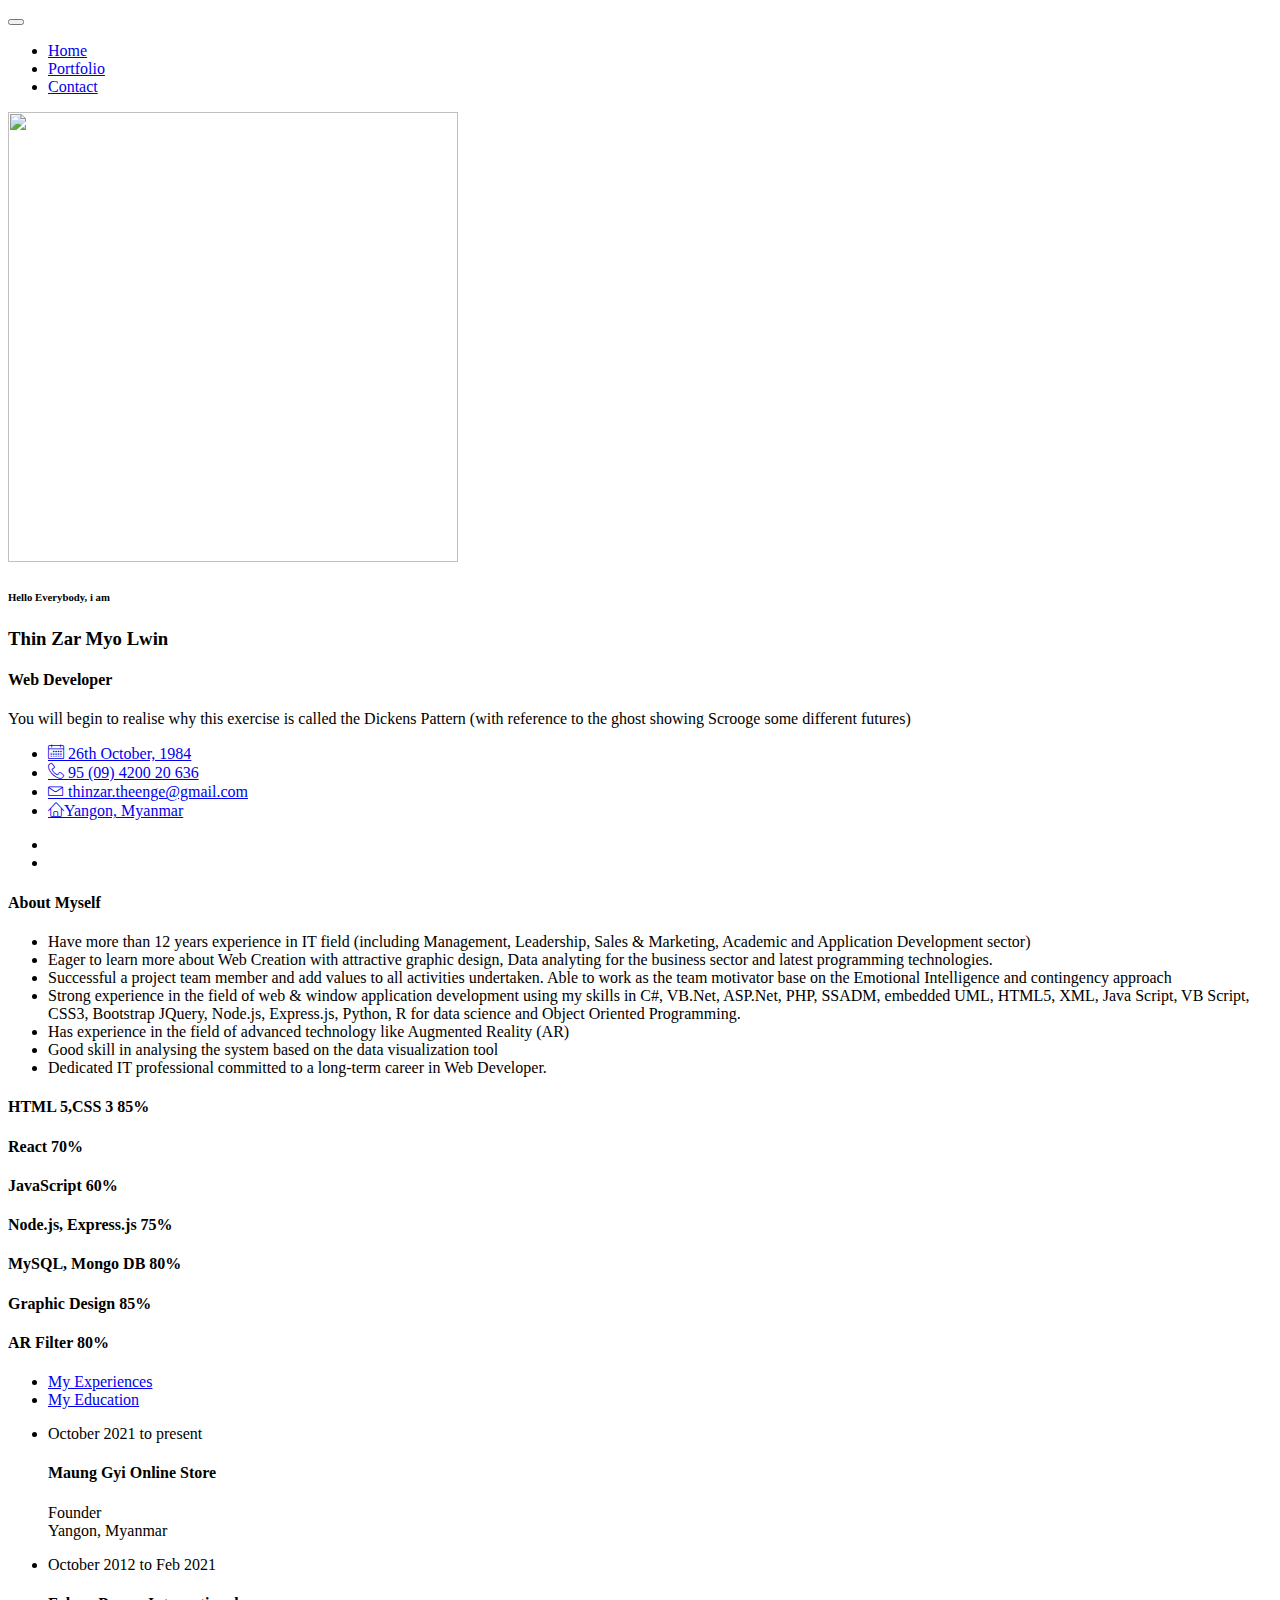
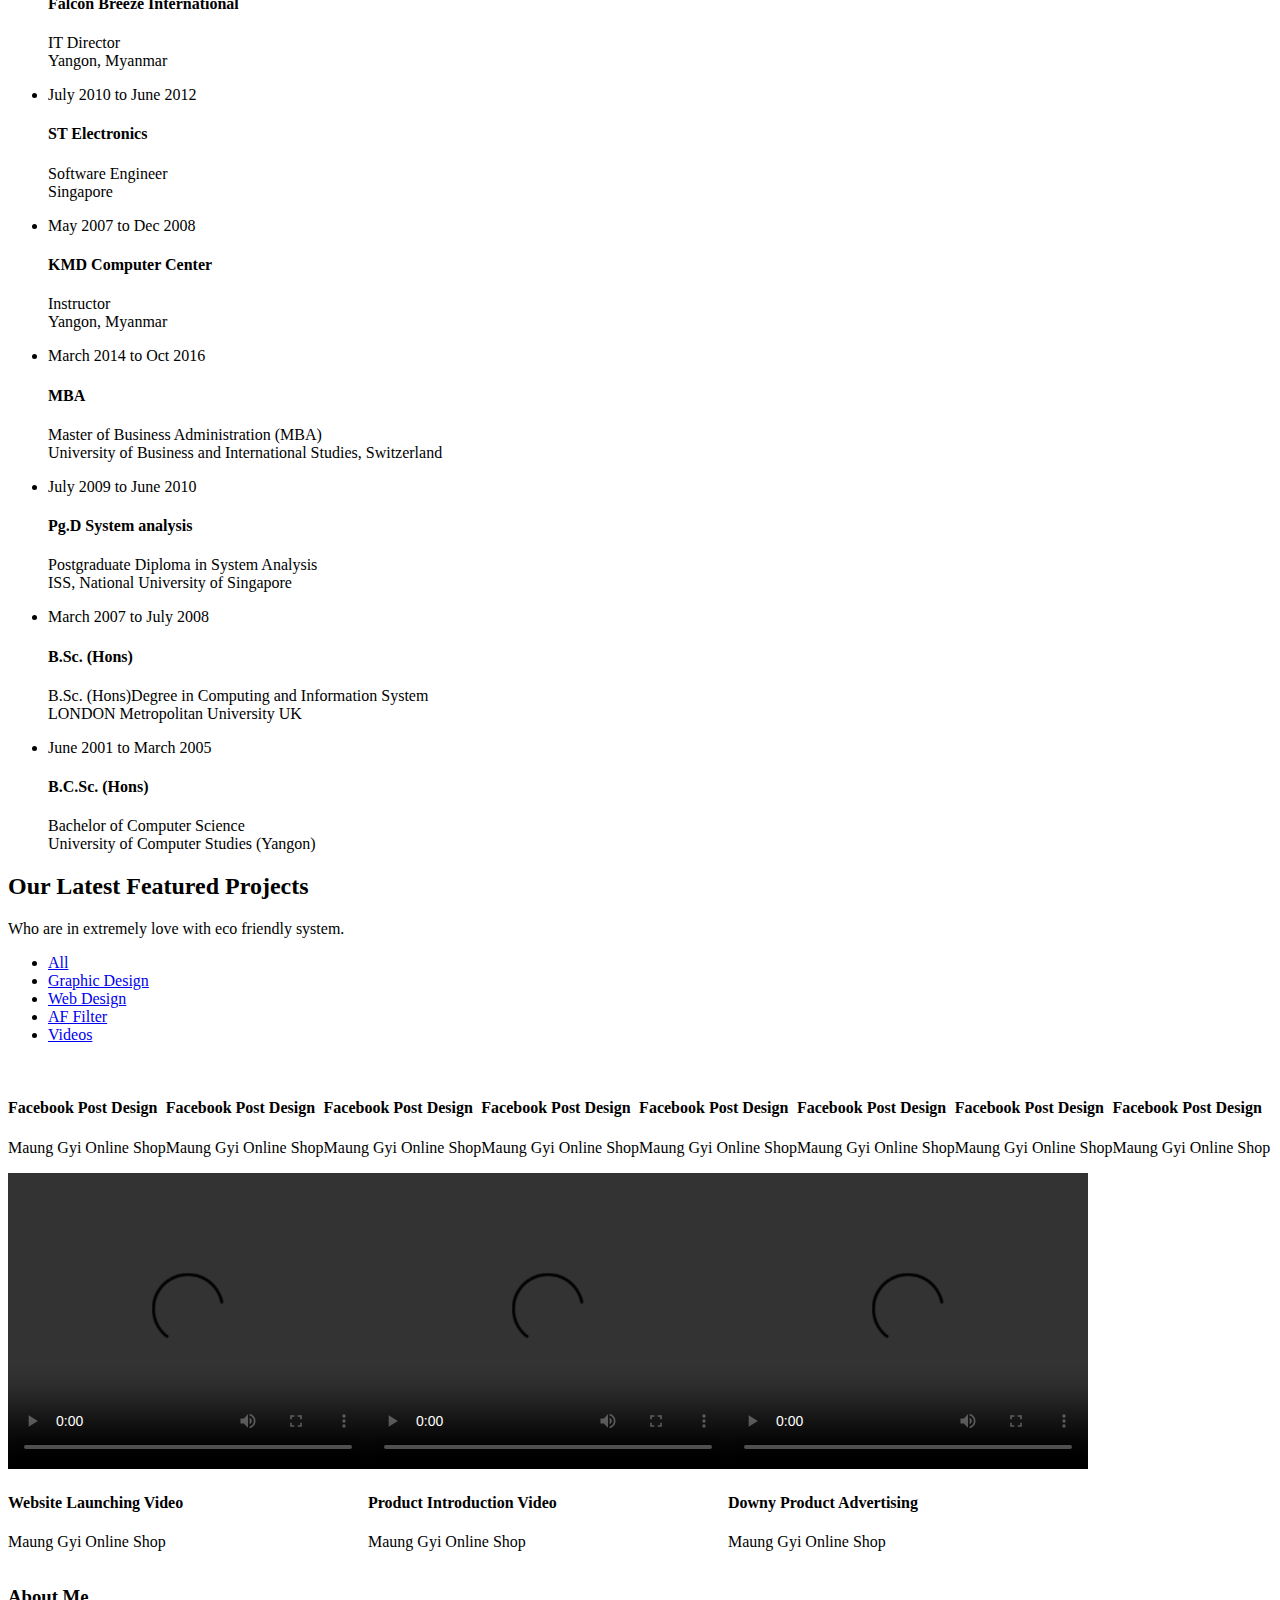
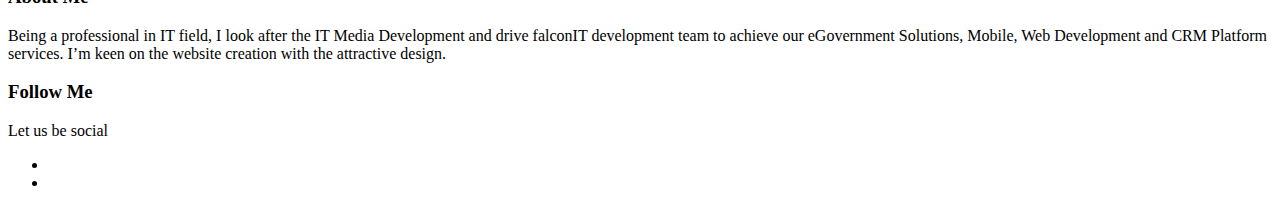
==== index.html @ cab5300c "1time_uploadfiles" ====
<!doctype html>
<html lang="en">
    <head>
        <!-- Required meta tags -->
        <meta charset="utf-8">
        <meta name="viewport" content="width=device-width, initial-scale=1, shrink-to-fit=no">
        <link rel="icon" href="img/favicon.png" type="image/png">
        <title>Thin Zar Myo Lwin Personal Information</title>
        <!-- Bootstrap CSS -->
        <link rel="stylesheet" href="css/bootstrap.css">
        <link rel="stylesheet" href="vendors/linericon/style.css">
        <link rel="stylesheet" href="css/font-awesome.min.css">
        <link rel="stylesheet" href="vendors/owl-carousel/owl.carousel.min.css">
        <link rel="stylesheet" href="vendors/lightbox/simpleLightbox.css">
        <link rel="stylesheet" href="vendors/nice-select/css/nice-select.css">
        <link rel="stylesheet" href="vendors/animate-css/animate.css">
        <link rel="stylesheet" href="vendors/popup/magnific-popup.css">
        <link rel="stylesheet" href="vendors/flaticon/flaticon.css">
        <!-- main css -->
        <link rel="stylesheet" href="css/style.css">
        <link rel="stylesheet" href="css/responsive.css">
    </head>
    <body>
        
        <!--================Header Menu Area =================-->
        <header class="header_area">
            <div class="main_menu">
            	<nav class="navbar navbar-expand-lg navbar-light">
					<div class="container box_1620">
						<!-- Brand and toggle get grouped for better mobile display -->
						<!-- <a class="navbar-brand logo_h" href="index.html"><img src="img/logo.png" alt=""></a> -->
						<button class="navbar-toggler" type="button" data-toggle="collapse" data-target="#navbarSupportedContent" aria-controls="navbarSupportedContent" aria-expanded="false" aria-label="Toggle navigation">
							<span class="icon-bar"></span>
							<span class="icon-bar"></span>
							<span class="icon-bar"></span>
						</button>
						<!-- Collect the nav links, forms, and other content for toggling -->
						<div class="collapse navbar-collapse offset" id="navbarSupportedContent">
							<ul class="nav navbar-nav menu_nav ml-auto">
								<li class="nav-item active"><a class="nav-link" href="index.html">Home</a></li> 
								<!-- <li class="nav-item"><a class="nav-link" href="about-us.html">About</a></li>  -->
								<!-- <li class="nav-item"><a class="nav-link" href="services.html">Services</a></li>  -->
								<li class="nav-item"><a class="nav-link" href="portfolio.html">Portfolio</a></li>
								<!--       <li class="nav-item submenu dropdown">
										  <a href="#" class="nav-link dropdown-toggle" data-toggle="dropdown" role="button" aria-haspopup="true" aria-expanded="false">Pages</a>
										  
										 <ul class="dropdown-menu">
											  
											  <li class="nav-item"><a class="nav-link" href="elements.html">Elements</a></li>
										  </ul>
									  </li>  -->
								<!-- <li class="nav-item submenu dropdown">
									<a href="#" class="nav-link dropdown-toggle" data-toggle="dropdown" role="button" aria-haspopup="true" aria-expanded="false">Blog</a>
									<ul class="dropdown-menu">
										<li class="nav-item"><a class="nav-link" href="blog.html">Blog</a></li>
										<li class="nav-item"><a class="nav-link" href="single-blog.html">Blog Details</a></li>
									</ul>
								</li>  -->
								<li class="nav-item"><a class="nav-link" href="contact.html">Contact</a></li>
							</ul>
						</div> 
					</div>
            	</nav>
            </div>
        </header>
        <!--================Header Menu Area =================-->
        
        <!--================Home Banner Area =================-->
        <section class="home_banner_area">
           	<div class="container box_1620">
           		<div class="banner_inner d-flex align-items-center">
					<div class="banner_content">
						<div class="media">
							<div class="d-flex">
								<img src="img/Profile.jpg" width="450px" height="450px" alt="">
							</div>
							<div class="media-body">
								<div class="personal_text">
									<h6>Hello Everybody, i am</h6>
									<h3>Thin Zar Myo Lwin</h3>
									<h4>Web Developer</h4>
									<p>You will begin to realise why this exercise is called the Dickens Pattern (with reference to the ghost showing Scrooge some different futures)</p>
									<ul class="list basic_info">
										<li><a href="#"><i class="lnr lnr-calendar-full"></i> 26th October, 1984</a></li>
										<li><a href="#"><i class="lnr lnr-phone-handset"></i> 95 (09) 4200 20 636</a></li>
										<li><a href="#"><i class="lnr lnr-envelope"></i> thinzar.theenge@gmail.com</a></li>
										<li><a href="#"><i class="lnr lnr-home"></i>Yangon, Myanmar</a></li>
									</ul>
									<ul class="list personal_social">
										<li><a href="#"><i class="fa fa-facebook"></i></a></li>
										<li><a href="#"><i class="fa fa-linkedin"></i></a></li>
									</ul>
								</div>
							</div>
						</div>
					</div>
				</div>
            </div>
        </section>
        <!--================End Home Banner Area =================-->
        
        <!--================Welcome Area =================-->
        <section class="welcome_area p_120">
        	<div class="container">
        		<div class="row welcome_inner">
        			<div class="col-lg-6">
        				<div class="welcome_text">
        					<h4>About Myself</h4>
        					<div>
								<ul class="unordered-list">
								<li>Have more than 12 years experience in IT field (including Management, Leadership, Sales & Marketing,  Academic and Application Development sector)</li>
								<li>Eager to learn more about Web Creation with attractive graphic design, Data analyting for the business sector and latest programming technologies.</li>
								<li>Successful a project team member and add values to all activities undertaken. Able to work as the team motivator base on the Emotional Intelligence and contingency approach</li>
								<li>Strong experience in the field of web & window application development using my skills in C#, VB.Net, ASP.Net, PHP, SSADM, embedded UML, HTML5, XML, Java Script, VB Script, CSS3, Bootstrap JQuery, Node.js, Express.js, Python, R for data science and Object Oriented Programming. </li>
								<li>Has experience in the field of advanced technology like Augmented Reality (AR) </li>
								<li>Good skill in analysing the system based on the data visualization tool</li>
								<li>Dedicated IT professional committed to a long-term career in Web Developer.</li>
							</ul>
							</div>
        					
        				</div>
        			</div>
        			<div class="col-lg-6">
        				<div class="tools_expert">
        					<div class="skill_main">
								<div class="skill_item">
									<h4>HTML 5,CSS 3 <span class="counter">85</span>%</h4>
									<div class="progress_br">
										<div class="progress">
											<div class="progress-bar" role="progressbar" aria-valuenow="85" aria-valuemin="0" aria-valuemax="100"></div>
										</div>
									</div>
								</div>
								<div class="skill_item">
									<h4>React <span class="counter">70</span>%</h4>
									<div class="progress_br">
										<div class="progress">
											<div class="progress-bar" role="progressbar" aria-valuenow="70" aria-valuemin="0" aria-valuemax="100"></div>
										</div>
									</div>
								</div>
								<div class="skill_item">
									<h4>JavaScript <span class="counter">60</span>%</h4>
									<div class="progress_br">
										<div class="progress">
											<div class="progress-bar" role="progressbar" aria-valuenow="60" aria-valuemin="0" aria-valuemax="100"></div>
										</div>
									</div>
								</div>
								<div class="skill_item">
									<h4>Node.js, Express.js <span class="counter">75</span>%</h4>
									<div class="progress_br">
										<div class="progress">
											<div class="progress-bar" role="progressbar" aria-valuenow="75" aria-valuemin="0" aria-valuemax="100"></div>
										</div>
									</div>
								</div>
								<div class="skill_item">
									<h4>MySQL, Mongo DB <span class="counter">80</span>%</h4>
									<div class="progress_br">
										<div class="progress">
											<div class="progress-bar" role="progressbar" aria-valuenow="80" aria-valuemin="0" aria-valuemax="100"></div>
										</div>
									</div>
								</div>
								<div class="skill_item">
									<h4>Graphic Design <span class="counter">85</span>%</h4>
									<div class="progress_br">
										<div class="progress">
											<div class="progress-bar" role="progressbar" aria-valuenow="85" aria-valuemin="0" aria-valuemax="100"></div>
										</div>
									</div>
								</div>
								<div class="skill_item">
									<h4>AR Filter <span class="counter">80</span>%</h4>
									<div class="progress_br">
										<div class="progress">
											<div class="progress-bar" role="progressbar" aria-valuenow="80" aria-valuemin="0" aria-valuemax="100"></div>
										</div>
									</div>
								</div>
							</div>
        				</div>
        			</div>
        		</div>
        	</div>
        </section>
        <!--================End Welcome Area =================-->
        
        <!--================My Tabs Area =================-->
        <section class="mytabs_area p_120">
        	<div class="container">
        		<div class="tabs_inner">
					<ul class="nav nav-tabs" id="myTab" role="tablist">
						<li class="nav-item">
							<a class="nav-link active" id="home-tab" data-toggle="tab" href="#home" role="tab" aria-controls="home" aria-selected="true">My Experiences</a>
						</li>
						<li class="nav-item">
							<a class="nav-link" id="profile-tab" data-toggle="tab" href="#profile" role="tab" aria-controls="profile" aria-selected="false">My Education</a>
						</li>
					</ul>
					<div class="tab-content" id="myTabContent">
						<div class="tab-pane fade show active" id="home" role="tabpanel" aria-labelledby="home-tab">
							<ul class="list">
								<li>
									<span></span>
									<div class="media">
										<div class="d-flex">
											<p>October 2021 to present</p>
										</div>
										<div class="media-body">
											<h4>Maung Gyi Online Store</h4>
											<p>Founder <br />Yangon, Myanmar</p>
										</div>
									</div>
								</li>
								<li>
									<span></span>
									<div class="media">
										<div class="d-flex">
											<p>October 2012 to Feb 2021</p>
										</div>
										<div class="media-body">
											<h4>Falcon Breeze International</h4>
											<p>IT Director<br />Yangon, Myanmar</p>
										</div>
									</div>
								</li>
								<li>
								<span></span>
									<div class="media">
										<div class="d-flex">
											<p>July 2010 to June 2012</p>
										</div>
										<div class="media-body">
											<h4>ST Electronics</h4>
											<p>Software Engineer <br />Singapore</p>
										</div>
									</div>
								</li>
								<li>
									<span></span>
										<div class="media">
											<div class="d-flex">
												<p>May 2007 to Dec 2008</p>
											</div>
											<div class="media-body">
												<h4>KMD Computer Center</h4>
												<p>Instructor <br />Yangon, Myanmar</p>
											</div>
										</div>
									</li>
							</ul>
						</div>
						<div class="tab-pane fade" id="profile" role="tabpanel" aria-labelledby="profile-tab">
							<ul class="list">
								<li>
									<span></span>
									<div class="media">
										<div class="d-flex">
											<p>March 2014 to Oct 2016</p>
										</div>
										<div class="media-body">
											<h4>MBA</h4>
											<p>Master of Business Administration (MBA)<br />University of Business and International Studies, Switzerland</p>
										</div>
									</div>
								</li>
								<li>
									<span></span>
									<div class="media">
										<div class="d-flex">
											<p>July 2009 to June 2010</p>
										</div>
										<div class="media-body">
											<h4>Pg.D System analysis</Pg></h4>
											<p>Postgraduate Diploma in System Analysis<br />ISS, National University of Singapore</p>
										</div>
									</div>
								</li>
								<li>
								<span></span>
									<div class="media">
										<div class="d-flex">
											<p>March 2007 to July 2008</p>
										</div>
										<div class="media-body">
											<h4>B.Sc. (Hons)</h4>
											<p>B.Sc. (Hons)Degree in Computing and Information System <br />LONDON Metropolitan University UK</p>
										</div>
									</div>
								</li>
								<li>
									<span></span>
										<div class="media">
											<div class="d-flex">
												<p>June 2001 to March 2005</p>
											</div>
											<div class="media-body">
												<h4>B.C.Sc. (Hons)</h4>
												<p>Bachelor of Computer Science<br />University of Computer Studies (Yangon)</p>
											</div>
										</div>
									</li>
							</ul>
						</div>
					</div>
        		</div>
        	</div>
        </section>
        <!--================End My Tabs Area =================-->
        
        <!--================Feature Area =================-->
       <!--  <section class="feature_area p_120">
        	<div class="container">
        		<div class="main_title">
        			<h2>offerings to my clients</h2>
        			<p>If you are looking at blank cassettes on the web, you may be very confused at the difference in price. You may see some for as low as $.17 each.</p>
        		</div>
        		<div class="feature_inner row">
        			<div class="col-lg-4 col-md-6">
        				<div class="feature_item">
        					<i class="flaticon-city"></i>
        					<h4>Designing</h4>
        					<p>If you are looking at blank cassettes on the web, you may be very confused at the difference in price. You may see some for as low as $17 each.</p>
        				</div>
        			</div>
        			<div class="col-lg-4 col-md-6">
        				<div class="feature_item">
        					<i class="flaticon-skyline"></i>
        					<h4>Developing</h4>
        					<p>If you are looking at blank cassettes on the web, you may be very confused at the difference in price. You may see some for as low as $17 each.</p>
        				</div>
        			</div>
        			<div class="col-lg-4 col-md-6">
        				<div class="feature_item">
        					<i class="flaticon-sketch"></i>
        					<h4>Launching</h4>
        					<p>If you are looking at blank cassettes on the web, you may be very confused at the difference in price. You may see some for as low as $17 each.</p>
        				</div>
        			</div>
        		</div>
        	</div>
        </section> -->
        <!--================End Feature Area =================-->
        
        <!--================Home Gallery Area =================-->
        <section class="home_gallery_area p_120">
        	<div class="container">
        		<div class="main_title">
        			<h2>Our Latest Featured Projects</h2>
        			<p>Who are in extremely love with eco friendly system.</p>
        		</div>
        		<div class="isotope_fillter">
        			<ul class="gallery_filter list">
						<li class="active" data-filter="*"><a href="#">All</a></li>
						<li data-filter=".brand"><a href="#">Graphic Design</a></li>
						<li data-filter=".web"><a href="#">Web Design</a></li>
						<li data-filter=".creative"><a href="#">AF Filter</a></li>
						<li data-filter=".videos"><a href="#">Videos</a></li>
				
					</ul>
        		</div>
        	</div>
        	<div class="container">
        		<div class="gallery_f_inner row imageGallery1">
					<div class="col-lg-4 col-md-4 col-sm-6 brand">
        				<div class="h_gallery_item">
        					<div class="g_img_item">
        						<img class="img-fluid" src="img/gallery/FacebookPosts/1.jpg" alt="">
        						<a class="light" href="img/gallery/FacebookPosts/1.jpg"><img src="img/gallery/icon.png" alt=""></a>
        					</div>
        					<div class="g_item_text">
        						<h4>Facebook Post Design</h4>
        						<p>Maung Gyi Online Shop</p>
        					</div>
        				</div>
        			</div>
					<div class="col-lg-4 col-md-4 col-sm-6 brand">
        				<div class="h_gallery_item">
        					<div class="g_img_item">
        						<img class="img-fluid" src="img/gallery/FacebookPosts/2.jpg" alt="">
        						<a class="light" href="img/gallery/FacebookPosts/2.jpg"><img src="img/gallery/icon.png" alt=""></a>
        					</div>
        					<div class="g_item_text">
								<h4>Facebook Post Design</h4>
        						<p>Maung Gyi Online Shop</p>
        					</div>
        				</div>
        			</div>
					<div class="col-lg-4 col-md-4 col-sm-6 brand">
        				<div class="h_gallery_item">
        					<div class="g_img_item">
        						<img class="img-fluid" src="img/gallery/FacebookPosts/4.jpg" alt="">
        						<a class="light" href="img/gallery/FacebookPosts/4.jpg"><img src="img/gallery/icon.png" alt=""></a>
        					</div>
        					<div class="g_item_text">
								<h4>Facebook Post Design</h4>
        						<p>Maung Gyi Online Shop</p>
        					</div>
        				</div>
        			</div>
					<div class="col-lg-4 col-md-4 col-sm-6 brand">
        				<div class="h_gallery_item">
        					<div class="g_img_item">
        						<img class="img-fluid" src="img/gallery/FacebookPosts/9.jpg" alt="">
        						<a class="light" href="img/gallery/FacebookPosts/9.jpg"><img src="img/gallery/icon.png" alt=""></a>
        					</div>
        					<div class="g_item_text">
								<h4>Facebook Post Design</h4>
        						<p>Maung Gyi Online Shop</p>
        					</div>
        				</div>
        			</div>
					<div class="col-lg-4 col-md-4 col-sm-6 brand">
        				<div class="h_gallery_item">
        					<div class="g_img_item">
        						<img class="img-fluid" src="img/gallery/FacebookPosts/10.jpg" alt="">
        						<a class="light" href="img/gallery/FacebookPosts/10.jpg"><img src="img/gallery/icon.png" alt=""></a>
        					</div>
        					<div class="g_item_text">
        						<h4>Facebook Post Design</h4>
        						<p>Maung Gyi Online Shop</p>
        					</div>
        				</div>
        			</div>
					<div class="col-lg-4 col-md-4 col-sm-6 brand">
        				<div class="h_gallery_item">
        					<div class="g_img_item">
        						<img class="img-fluid" src="img/gallery/FacebookPosts/12.jpg" alt="">
        						<a class="light" href="img/gallery/FacebookPosts/12.jpg"><img src="img/gallery/icon.png" alt=""></a>
        					</div>
        					<div class="g_item_text">
								<h4>Facebook Post Design</h4>
        						<p>Maung Gyi Online Shop</p>
        					</div>
        				</div>
        			</div>
        			<div class="col-lg-4 col-md-4 col-sm-6 brand">
        				<div class="h_gallery_item">
        					<div class="g_img_item">
        						<img class="img-fluid" src="img/gallery/FacebookPosts/14.jpg" alt="">
        						<a class="light" href="img/gallery/FacebookPosts/14.jpg"><img src="img/gallery/icon.png" alt=""></a>
        					</div>
        					<div class="g_item_text">
								<h4>Facebook Post Design</h4>
        						<p>Maung Gyi Online Shop</p>
        					</div>
        				</div>
        			</div>
        			<div class="col-lg-4 col-md-4 col-sm-6 creative">
        				<div class="h_gallery_item">
        					<div class="g_img_item">
        						<img class="img-fluid" src="img/gallery/project-2.jpg" alt="">
        						<a class="light" href="img/gallery/project-2.jpg"><img src="img/gallery/icon.png" alt=""></a>
        					</div>
        					<div class="g_item_text">
								<h4>Facebook Post Design</h4>
        						<p>Maung Gyi Online Shop</p>
        					</div>
        				</div>
        			</div>
        			
					<div class="col-lg-4 col-md-4 col-sm-6 videos">
        				<div class="h_gallery_item">
        					<div class="g_img_item">
								<video width="360" height="296" controls>
									<source src="img/gallery/Videos/WebsiteLaunch.mp4" type="video/mp4">
								  Your browser does not support the video tag.
								  </video>
        						
        					</div>
        					<div class="g_item_text">
        						<h4>Website Launching Video</h4>
        						<p>Maung Gyi Online Shop</p>
        					</div>
        				</div>
        			</div>

					<div class="col-lg-4 col-md-4 col-sm-6 videos">
        				<div class="h_gallery_item">
        					<div class="g_img_item">
								<video width="360" height="296" controls>
									<source src="img/gallery/Videos/PostVideo_update.mp4" type="video/mp4">
								  Your browser does not support the video tag.
								  </video>
        						
        					</div>
        					<div class="g_item_text">
        						<h4>Product Introduction Video</h4>
        						<p>Maung Gyi Online Shop</p>
        					</div>
        				</div>
        			</div>
        			<div class="col-lg-4 col-md-4 col-sm-6 videos">
        				<div class="h_gallery_item">
        					<div class="g_img_item">
								<video width="360" height="296" controls>
									<source src="img/gallery/Videos/DownyProducts.mp4" type="video/mp4">
								  Your browser does not support the video tag.
								  </video>
        						
        					</div>
        					<div class="g_item_text">
        						<h4>Downy Product Advertising</h4>
        						<p>Maung Gyi Online Shop</p>
        					</div>
        				</div>
        			</div>
        			
        		</div>
        <!-- 		<div class="more_btn">
        			<a class="main_btn" href="#">Load More Items</a>
        		</div> -->
        	</div>
        </section>
        <!--================End Home Gallery Area =================-->
        
        <!--================Testimonials Area =================-->
       <!--  <section class="testimonials_area p_120">
        	<div class="container">
        		<div class="main_title">
        			<h2>Testimonials</h2>
        			<p>If you are looking at blank cassettes on the web, you may be very confused at the difference in price. You may see some for as low as $.17 each.</p>
        		</div>
        		<div class="testi_inner">
					<div class="testi_slider owl-carousel">
						<div class="item">
							<div class="testi_item">
								<p>As conscious traveling Paup ers we must always be oncerned about our dear Mother Earth. If you think about it, you travel across her face</p>
								<h4>Fanny Spencer</h4>
								<a href="#"><i class="fa fa-star"></i></a>
								<a href="#"><i class="fa fa-star"></i></a>
								<a href="#"><i class="fa fa-star"></i></a>
								<a href="#"><i class="fa fa-star"></i></a>
								<a href="#"><i class="fa fa-star-half-o"></i></a>
							</div>
						</div>
						<div class="item">
							<div class="testi_item">
								<p>As conscious traveling Paup ers we must always be oncerned about our dear Mother Earth. If you think about it, you travel across her face</p>
								<h4>Fanny Spencer</h4>
								<a href="#"><i class="fa fa-star"></i></a>
								<a href="#"><i class="fa fa-star"></i></a>
								<a href="#"><i class="fa fa-star"></i></a>
								<a href="#"><i class="fa fa-star"></i></a>
								<a href="#"><i class="fa fa-star-half-o"></i></a>
							</div>
						</div>
						<div class="item">
							<div class="testi_item">
								<p>As conscious traveling Paup ers we must always be oncerned about our dear Mother Earth. If you think about it, you travel across her face</p>
								<h4>Fanny Spencer</h4>
								<a href="#"><i class="fa fa-star"></i></a>
								<a href="#"><i class="fa fa-star"></i></a>
								<a href="#"><i class="fa fa-star"></i></a>
								<a href="#"><i class="fa fa-star"></i></a>
								<a href="#"><i class="fa fa-star-half-o"></i></a>
							</div>
						</div>
					</div>
        		</div>
        	</div>
        </section> -->
        <!--================End Testimonials Area =================-->
        
        <!--================Footer Area =================-->
        <footer class="footer_area p_120">
        	<div class="container">
        		<div class="row footer_inner">
        			<div class="col-lg-5 col-sm-6">
        				<aside class="f_widget ab_widget">
        					<div class="f_title">
        						<h3>About Me</h3>
        					</div>
						
								
								<p>Being a professional in IT field, I look after the IT Media Development and drive falconIT development team to achieve our eGovernment Solutions, Mobile, Web Development and CRM Platform services. I’m keen on the website creation with the attractive design.</p>
					
					
					
  
        				</aside>
        			</div>
        			<!-- <div class="col-lg-5 col-sm-6">
        				<aside class="f_widget news_widget">
        					<div class="f_title">
        						<h3>Newsletter</h3>
        					</div>
        					<p>Stay updated with our latest trends</p>
        					<div id="mc_embed_signup">
                                <form target="_blank" action="https://spondonit.us12.list-manage.com/subscribe/post?u=1462626880ade1ac87bd9c93a&amp;id=92a4423d01" method="get" class="subscribe_form relative">
                                	<div class="input-group d-flex flex-row">
                                        <input name="EMAIL" placeholder="Enter email address" onfocus="this.placeholder = ''" onblur="this.placeholder = 'Email Address '" required="" type="email">
                                        <button class="btn sub-btn"><span class="lnr lnr-arrow-right"></span></button>		
                                    </div>				
                                    <div class="mt-10 info"></div>
                                </form>
                            </div>
        				</aside>
        			</div> -->
        			<div class="col-lg-2">
        				<aside class="f_widget social_widget">
        					<div class="f_title">
        						<h3>Follow Me</h3>
        					</div>
        					<p>Let us be social</p>
        					<ul class="list">
        						<li><a href="#"><i class="fa fa-facebook"></i></a></li>
								<li><a href="#"><i class="fa fa-linkedin"></i></a></li>
        					</ul>
        				</aside>
        			</div>
        		</div>
        	</div>
        </footer>
        <!--================End Footer Area =================-->
        
        
        
        
        
        
        <!-- Optional JavaScript -->
        <!-- jQuery first, then Popper.js, then Bootstrap JS -->
        <script src="js/jquery-3.3.1.min.js"></script>
        <script src="js/popper.js"></script>
        <script src="js/bootstrap.min.js"></script>
        <script src="js/stellar.js"></script>
        <script src="vendors/lightbox/simpleLightbox.min.js"></script>
        <script src="vendors/nice-select/js/jquery.nice-select.min.js"></script>
        <script src="vendors/isotope/imagesloaded.pkgd.min.js"></script>
        <script src="vendors/isotope/isotope.pkgd.min.js"></script>
        <script src="vendors/owl-carousel/owl.carousel.min.js"></script>
        <script src="vendors/popup/jquery.magnific-popup.min.js"></script>
        <script src="js/jquery.ajaxchimp.min.js"></script>
        <script src="vendors/counter-up/jquery.waypoints.min.js"></script>
        <script src="vendors/counter-up/jquery.counterup.min.js"></script>
        <script src="js/mail-script.js"></script>
        <script src="js/theme.js"></script>
    </body>
</html>
---- vendors/linericon/style.css ----
@font-face {
	font-family: 'Linearicons-Free';
	src:url('fonts/Linearicons-Free.eot?w118d');
	src:url('fonts/Linearicons-Free.eot?#iefixw118d') format('embedded-opentype'),
		url('fonts/Linearicons-Free.woff2?w118d') format('woff2'),
		url('fonts/Linearicons-Free.woff?w118d') format('woff'),
		url('fonts/Linearicons-Free.ttf?w118d') format('truetype'),
		url('fonts/Linearicons-Free.svg?w118d#Linearicons-Free') format('svg');
	font-weight: normal;
	font-style: normal;
}

.lnr {
	font-family: 'Linearicons-Free';
	speak: none;
	font-style: normal;
	font-weight: normal;
	font-variant: normal;
	text-transform: none;
	line-height: 1;

	/* Better Font Rendering =========== */
	-webkit-font-smoothing: antialiased;
	-moz-osx-font-smoothing: grayscale;
}

.lnr-home:before {
	content: "\e800";
}
.lnr-apartment:before {
	content: "\e801";
}
.lnr-pencil:before {
	content: "\e802";
}
.lnr-magic-wand:before {
	content: "\e803";
}
.lnr-drop:before {
	content: "\e804";
}
.lnr-lighter:before {
	content: "\e805";
}
.lnr-poop:before {
	content: "\e806";
}
.lnr-sun:before {
	content: "\e807";
}
.lnr-moon:before {
	content: "\e808";
}
.lnr-cloud:before {
	content: "\e809";
}
.lnr-cloud-upload:before {
	content: "\e80a";
}
.lnr-cloud-download:before {
	content: "\e80b";
}
.lnr-cloud-sync:before {
	content: "\e80c";
}
.lnr-cloud-check:before {
	content: "\e80d";
}
.lnr-database:before {
	content: "\e80e";
}
.lnr-lock:before {
	content: "\e80f";
}
.lnr-cog:before {
	content: "\e810";
}
.lnr-trash:before {
	content: "\e811";
}
.lnr-dice:before {
	content: "\e812";
}
.lnr-heart:before {
	content: "\e813";
}
.lnr-star:before {
	content: "\e814";
}
.lnr-star-half:before {
	content: "\e815";
}
.lnr-star-empty:before {
	content: "\e816";
}
.lnr-flag:before {
	content: "\e817";
}
.lnr-envelope:before {
	content: "\e818";
}
.lnr-paperclip:before {
	content: "\e819";
}
.lnr-inbox:before {
	content: "\e81a";
}
.lnr-eye:before {
	content: "\e81b";
}
.lnr-printer:before {
	content: "\e81c";
}
.lnr-file-empty:before {
	content: "\e81d";
}
.lnr-file-add:before {
	content: "\e81e";
}
.lnr-enter:before {
	content: "\e81f";
}
.lnr-exit:before {
	content: "\e820";
}
.lnr-graduation-hat:before {
	content: "\e821";
}
.lnr-license:before {
	content: "\e822";
}
.lnr-music-note:before {
	content: "\e823";
}
.lnr-film-play:before {
	content: "\e824";
}
.lnr-camera-video:before {
	content: "\e825";
}
.lnr-camera:before {
	content: "\e826";
}
.lnr-picture:before {
	content: "\e827";
}
.lnr-book:before {
	content: "\e828";
}
.lnr-bookmark:before {
	content: "\e829";
}
.lnr-user:before {
	content: "\e82a";
}
.lnr-users:before {
	content: "\e82b";
}
.lnr-shirt:before {
	content: "\e82c";
}
.lnr-store:before {
	content: "\e82d";
}
.lnr-cart:before {
	content: "\e82e";
}
.lnr-tag:before {
	content: "\e82f";
}
.lnr-phone-handset:before {
	content: "\e830";
}
.lnr-phone:before {
	content: "\e831";
}
.lnr-pushpin:before {
	content: "\e832";
}
.lnr-map-marker:before {
	content: "\e833";
}
.lnr-map:before {
	content: "\e834";
}
.lnr-location:before {
	content: "\e835";
}
.lnr-calendar-full:before {
	content: "\e836";
}
.lnr-keyboard:before {
	content: "\e837";
}
.lnr-spell-check:before {
	content: "\e838";
}
.lnr-screen:before {
	content: "\e839";
}
.lnr-smartphone:before {
	content: "\e83a";
}
.lnr-tablet:before {
	content: "\e83b";
}
.lnr-laptop:before {
	content: "\e83c";
}
.lnr-laptop-phone:before {
	content: "\e83d";
}
.lnr-power-switch:before {
	content: "\e83e";
}
.lnr-bubble:before {
	content: "\e83f";
}
.lnr-heart-pulse:before {
	content: "\e840";
}
.lnr-construction:before {
	content: "\e841";
}
.lnr-pie-chart:before {
	content: "\e842";
}
.lnr-chart-bars:before {
	content: "\e843";
}
.lnr-gift:before {
	content: "\e844";
}
.lnr-diamond:before {
	content: "\e845";
}
.lnr-linearicons:before {
	content: "\e846";
}
.lnr-dinner:before {
	content: "\e847";
}
.lnr-coffee-cup:before {
	content: "\e848";
}
.lnr-leaf:before {
	content: "\e849";
}
.lnr-paw:before {
	content: "\e84a";
}
.lnr-rocket:before {
	content: "\e84b";
}
.lnr-briefcase:before {
	content: "\e84c";
}
.lnr-bus:before {
	content: "\e84d";
}
.lnr-car:before {
	content: "\e84e";
}
.lnr-train:before {
	content: "\e84f";
}
.lnr-bicycle:before {
	content: "\e850";
}
.lnr-wheelchair:before {
	content: "\e851";
}
.lnr-select:before {
	content: "\e852";
}
.lnr-earth:before {
	content: "\e853";
}
.lnr-smile:before {
	content: "\e854";
}
.lnr-sad:before {
	content: "\e855";
}
.lnr-neutral:before {
	content: "\e856";
}
.lnr-mustache:before {
	content: "\e857";
}
.lnr-alarm:before {
	content: "\e858";
}
.lnr-bullhorn:before {
	content: "\e859";
}
.lnr-volume-high:before {
	content: "\e85a";
}
.lnr-volume-medium:before {
	content: "\e85b";
}
.lnr-volume-low:before {
	content: "\e85c";
}
.lnr-volume:before {
	content: "\e85d";
}
.lnr-mic:before {
	content: "\e85e";
}
.lnr-hourglass:before {
	content: "\e85f";
}
.lnr-undo:before {
	content: "\e860";
}
.lnr-redo:before {
	content: "\e861";
}
.lnr-sync:before {
	content: "\e862";
}
.lnr-history:before {
	content: "\e863";
}
.lnr-clock:before {
	content: "\e864";
}
.lnr-download:before {
	content: "\e865";
}
.lnr-upload:before {
	content: "\e866";
}
.lnr-enter-down:before {
	content: "\e867";
}
.lnr-exit-up:before {
	content: "\e868";
}
.lnr-bug:before {
	content: "\e869";
}
.lnr-code:before {
	content: "\e86a";
}
.lnr-link:before {
	content: "\e86b";
}
.lnr-unlink:before {
	content: "\e86c";
}
.lnr-thumbs-up:before {
	content: "\e86d";
}
.lnr-thumbs-down:before {
	content: "\e86e";
}
.lnr-magnifier:before {
	content: "\e86f";
}
.lnr-cross:before {
	content: "\e870";
}
.lnr-menu:before {
	content: "\e871";
}
.lnr-list:before {
	content: "\e872";
}
.lnr-chevron-up:before {
	content: "\e873";
}
.lnr-chevron-down:before {
	content: "\e874";
}
.lnr-chevron-left:before {
	content: "\e875";
}
.lnr-chevron-right:before {
	content: "\e876";
}
.lnr-arrow-up:before {
	content: "\e877";
}
.lnr-arrow-down:before {
	content: "\e878";
}
.lnr-arrow-left:before {
	content: "\e879";
}
.lnr-arrow-right:before {
	content: "\e87a";
}
.lnr-move:before {
	content: "\e87b";
}
.lnr-warning:before {
	content: "\e87c";
}
.lnr-question-circle:before {
	content: "\e87d";
}
.lnr-menu-circle:before {
	content: "\e87e";
}
.lnr-checkmark-circle:before {
	content: "\e87f";
}
.lnr-cross-circle:before {
	content: "\e880";
}
.lnr-plus-circle:before {
	content: "\e881";
}
.lnr-circle-minus:before {
	content: "\e882";
}
.lnr-arrow-up-circle:before {
	content: "\e883";
}
.lnr-arrow-down-circle:before {
	content: "\e884";
}
.lnr-arrow-left-circle:before {
	content: "\e885";
}
.lnr-arrow-right-circle:before {
	content: "\e886";
}
.lnr-chevron-up-circle:before {
	content: "\e887";
}
.lnr-chevron-down-circle:before {
	content: "\e888";
}
.lnr-chevron-left-circle:before {
	content: "\e889";
}
.lnr-chevron-right-circle:before {
	content: "\e88a";
}
.lnr-crop:before {
	content: "\e88b";
}
.lnr-frame-expand:before {
	content: "\e88c";
}
.lnr-frame-contract:before {
	content: "\e88d";
}
.lnr-layers:before {
	content: "\e88e";
}
.lnr-funnel:before {
	content: "\e88f";
}
.lnr-text-format:before {
	content: "\e890";
}
.lnr-text-format-remove:before {
	content: "\e891";
}
.lnr-text-size:before {
	content: "\e892";
}
.lnr-bold:before {
	content: "\e893";
}
.lnr-italic:before {
	content: "\e894";
}
.lnr-underline:before {
	content: "\e895";
}
.lnr-strikethrough:before {
	content: "\e896";
}
.lnr-highlight:before {
	content: "\e897";
}
.lnr-text-align-left:before {
	content: "\e898";
}
.lnr-text-align-center:before {
	content: "\e899";
}
.lnr-text-align-right:before {
	content: "\e89a";
}
.lnr-text-align-justify:before {
	content: "\e89b";
}
.lnr-line-spacing:before {
	content: "\e89c";
}
.lnr-indent-increase:before {
	content: "\e89d";
}
.lnr-indent-decrease:before {
	content: "\e89e";
}
.lnr-pilcrow:before {
	content: "\e89f";
}
.lnr-direction-ltr:before {
	content: "\e8a0";
}
.lnr-direction-rtl:before {
	content: "\e8a1";
}
.lnr-page-break:before {
	content: "\e8a2";
}
.lnr-sort-alpha-asc:before {
	content: "\e8a3";
}
.lnr-sort-amount-asc:before {
	content: "\e8a4";
}
.lnr-hand:before {
	content: "\e8a5";
}
.lnr-pointer-up:before {
	content: "\e8a6";
}
.lnr-pointer-right:before {
	content: "\e8a7";
}
.lnr-pointer-down:before {
	content: "\e8a8";
}
.lnr-pointer-left:before {
	content: "\e8a9";
}
---- vendors/lightbox/simpleLightbox.css ----
.slbOverlay, .slbWrapOuter, .slbWrap {
  position: fixed;
  top: 0;
  right: 0;
  bottom: 0;
  left: 0;
}

.slbOverlay {
  overflow: hidden;
  z-index: 2000;
  background-color: #000;
  opacity: 0.7;
  filter: alpha(opacity=70);
  -webkit-animation: slbOverlay 0.5s;
  -moz-animation: slbOverlay 0.5s;
  animation: slbOverlay 0.5s;
}

.slbWrapOuter {
  overflow-x: hidden;
  overflow-y: auto;
  z-index: 2010;
}

.slbWrap {
  position: absolute;
  text-align: center;
}

.slbWrap:before {
  content: "";
  display: inline-block;
  height: 100%;
  vertical-align: middle;
}

.slbContentOuter {
  display: inline-block;
  vertical-align: middle;
  margin: 0px auto;
  padding: 0 1em;
  box-sizing: border-box;
  z-index: 2020;
  text-align: left;
  max-width: 100%;
}

.slbContentEl .slbContentOuter {
  padding: 5em 1em;
}

.slbContent {
  position: relative;
}

.slbContentEl .slbContent {
  -webkit-animation: slbEnter 0.3s;
  -moz-animation: slbEnter 0.3s;
  animation: slbEnter 0.3s;
  background-color: #fff;
  box-shadow: 0 0.2em 1em rgba(0, 0, 0, 0.4);
}

.slbImageWrap {
  -webkit-animation: slbEnter 0.3s;
  -moz-animation: slbEnter 0.3s;
  animation: slbEnter 0.3s;
  position: relative;
}

.slbImageWrap:after {
  content: "";
  position: absolute;
  left: 0;
  right: 0;
  top: 5em;
  bottom: 5em;
  display: block;
  z-index: -1;
  box-shadow: 0 0.2em 1em rgba(0, 0, 0, 0.6);
  background-color: #FFF;
}

.slbImage {
  width: auto;
  max-width: 100%;
  height: auto;
  display: block;
  line-height: 0;
  box-sizing: border-box;
  padding: 5em 0;
  margin: 0 auto;
}

.slbCaption {
  display: inline-block;
  max-width: 100%;
  overflow: hidden;
  text-overflow: ellipsis;
  white-space: nowrap;
  word-wrap: normal;
  font-size: 1.4em;
  position: absolute;
  left: 0;
  right: 0;
  bottom: 0;
  padding: 0.71429em 0;
  color: #fff;
  color: rgba(255, 255, 255, 0.7);
  text-align: center;
}

.slbCloseBtn, .slbArrow {
  margin: 0;
  padding: 0;
  border: 0;
  cursor: pointer;
  background: none;
}

.slbCloseBtn::-moz-focus-inner, .slbArrow::-moz-focus-inner {
  padding: 0;
  border: 0;
}

.slbCloseBtn:hover, .slbArrow:hover {
  opacity: 0.5;
}

.slbCloseBtn:active, .slbArrow:active {
  opacity: 0.8;
}

.slbCloseBtn {
  -webkit-animation: slbEnter 0.3s;
  -moz-animation: slbEnter 0.3s;
  animation: slbEnter 0.3s;
  font-size: 3em;
  width: 1.66667em;
  height: 1.66667em;
  line-height: 1.66667em;
  position: absolute;
  right: -0.33333em;
  top: 0;
  color: #fff;
  color: rgba(255, 255, 255, 0.7);
  text-align: center;
    outline: none;
    box-shadow: none;
}

.slbLoading .slbCloseBtn {
  display: none;
}

.slbLoadingText {
  font-size: 1.4em;
  color: #fff;
  color: rgba(255, 255, 255, 0.9);
}

.slbArrows {
  position: fixed;
  top: 50%;
  left: 0;
  right: 0;
}

.slbLoading .slbArrows {
  display: none;
}

.slbArrow {
  position: absolute;
  top: 50%;
  margin-top: -5em;
  width: 5em;
  height: 10em;
  opacity: 0.7;
  text-indent: -999em;
  overflow: hidden;
    outline: none;
    box-shadow: none;
}

.slbArrow:before {
  content: "";
  position: absolute;
  top: 50%;
  left: 50%;
  margin: -0.8em 0 0 -0.8em;
  border: 0.8em solid transparent;
}

.slbArrow.next {
  right: 0;
}

.slbArrow.next:before {
  border-left-color: #fff;
}

.slbArrow.prev {
  left: 0;
}

.slbArrow.prev:before {
  border-right-color: #fff;
}

.slbIframeCont {
  width: 80em;
  height: 0;
  overflow: hidden;
  padding-top: 56.25%;
  margin: 5em 0;
}

.slbIframe {
  position: absolute;
  top: 0;
  left: 0;
  width: 100%;
  height: 100%;
  box-shadow: 0 0.2em 1em rgba(0, 0, 0, 0.6);
  background: #000;
}

@-webkit-keyframes slbOverlay {
  from {
    opacity: 0;
  }
  to {
    opacity: 0.7;
  }
}

@-moz-keyframes slbOverlay {
  from {
    opacity: 0;
  }
  to {
    opacity: 0.7;
  }
}

@keyframes slbOverlay {
  from {
    opacity: 0;
  }
  to {
    opacity: 0.7;
  }
}

@-webkit-keyframes slbEnter {
  from {
    opacity: 0;
    -webkit-transform: translate3d(0, -1em, 0);
  }
  to {
    opacity: 1;
    -webkit-transform: translate3d(0, 0, 0);
  }
}

@-moz-keyframes slbEnter {
  from {
    opacity: 0;
    -moz-transform: translate3d(0, -1em, 0);
  }
  to {
    opacity: 1;
    -moz-transform: translate3d(0, 0, 0);
  }
}

@keyframes slbEnter {
  from {
    opacity: 0;
    -webkit-transform: translate3d(0, -1em, 0);
    -moz-transform: translate3d(0, -1em, 0);
    -ms-transform: translate3d(0, -1em, 0);
    -o-transform: translate3d(0, -1em, 0);
    transform: translate3d(0, -1em, 0);
  }
  to {
    opacity: 1;
    -webkit-transform: translate3d(0, 0, 0);
    -moz-transform: translate3d(0, 0, 0);
    -ms-transform: translate3d(0, 0, 0);
    -o-transform: translate3d(0, 0, 0);
    transform: translate3d(0, 0, 0);
  }
}
---- vendors/nice-select/css/nice-select.css ----
.nice-select {
  -webkit-tap-highlight-color: transparent;
  background-color: #fff;
  border-radius: 5px;
  border: solid 1px #e8e8e8;
  box-sizing: border-box;
  clear: both;
  cursor: pointer;
  display: block;
  float: left;
  font-family: inherit;
  font-size: 14px;
  font-weight: normal;
  height: 42px;
  line-height: 40px;
  outline: none;
  padding-left: 18px;
  padding-right: 30px;
  position: relative;
  text-align: left !important;
  -webkit-transition: all 0.2s ease-in-out;
  transition: all 0.2s ease-in-out;
  -webkit-user-select: none;
     -moz-user-select: none;
      -ms-user-select: none;
          user-select: none;
  white-space: nowrap;
  width: auto; }
  .nice-select:hover {
    border-color: #dbdbdb; }
  .nice-select:active, .nice-select.open, .nice-select:focus {
    border-color: #999; }
  .nice-select:after {
    border-bottom: 2px solid #999;
    border-right: 2px solid #999;
    content: '';
    display: block;
    height: 5px;
    margin-top: -4px;
    pointer-events: none;
    position: absolute;
    right: 12px;
    top: 50%;
    -webkit-transform-origin: 66% 66%;
        -ms-transform-origin: 66% 66%;
            transform-origin: 66% 66%;
    -webkit-transform: rotate(45deg);
        -ms-transform: rotate(45deg);
            transform: rotate(45deg);
    -webkit-transition: all 0.15s ease-in-out;
    transition: all 0.15s ease-in-out;
    width: 5px; }
  .nice-select.open:after {
    -webkit-transform: rotate(-135deg);
        -ms-transform: rotate(-135deg);
            transform: rotate(-135deg); }
  .nice-select.open .list {
    opacity: 1;
    pointer-events: auto;
    -webkit-transform: scale(1) translateY(0);
        -ms-transform: scale(1) translateY(0);
            transform: scale(1) translateY(0); }
  .nice-select.disabled {
    border-color: #ededed;
    color: #999;
    pointer-events: none; }
    .nice-select.disabled:after {
      border-color: #cccccc; }
  .nice-select.wide {
    width: 100%; }
    .nice-select.wide .list {
      left: 0 !important;
      right: 0 !important; }
  .nice-select.right {
    float: right; }
    .nice-select.right .list {
      left: auto;
      right: 0; }
  .nice-select.small {
    font-size: 12px;
    height: 36px;
    line-height: 34px; }
    .nice-select.small:after {
      height: 4px;
      width: 4px; }
    .nice-select.small .option {
      line-height: 34px;
      min-height: 34px; }
  .nice-select .list {
    background-color: #fff;
    border-radius: 5px;
    box-shadow: 0 0 0 1px rgba(68, 68, 68, 0.11);
    box-sizing: border-box;
    margin-top: 4px;
    opacity: 0;
    overflow: hidden;
    padding: 0;
    pointer-events: none;
    position: absolute;
    top: 100%;
    left: 0;
    -webkit-transform-origin: 50% 0;
        -ms-transform-origin: 50% 0;
            transform-origin: 50% 0;
    -webkit-transform: scale(0.75) translateY(-21px);
        -ms-transform: scale(0.75) translateY(-21px);
            transform: scale(0.75) translateY(-21px);
    -webkit-transition: all 0.2s cubic-bezier(0.5, 0, 0, 1.25), opacity 0.15s ease-out;
    transition: all 0.2s cubic-bezier(0.5, 0, 0, 1.25), opacity 0.15s ease-out;
    z-index: 9; }
    .nice-select .list:hover .option:not(:hover) {
      background-color: transparent !important; }
  .nice-select .option {
    cursor: pointer;
    font-weight: 400;
    line-height: 40px;
    list-style: none;
    min-height: 40px;
    outline: none;
    padding-left: 18px;
    padding-right: 29px;
    text-align: left;
    -webkit-transition: all 0.2s;
    transition: all 0.2s; }
    .nice-select .option:hover, .nice-select .option.focus, .nice-select .option.selected.focus {
      background-color: #f6f6f6; }
    .nice-select .option.selected {
      font-weight: bold; }
    .nice-select .option.disabled {
      background-color: transparent;
      color: #999;
      cursor: default; }

.no-csspointerevents .nice-select .list {
  display: none; }

.no-csspointerevents .nice-select.open .list {
  display: block; }
---- vendors/flaticon/flaticon.css ----
/*
  	Flaticon icon font: Flaticon
  	Creation date: 26/06/2018 17:19
  	*/

@font-face {
  font-family: "Flaticon";
  src: url("./Flaticon.eot");
  src: url("./Flaticon.eot?#iefix") format("embedded-opentype"),
       url("./Flaticon.woff") format("woff"),
       url("./Flaticon.ttf") format("truetype"),
       url("./Flaticon.svg#Flaticon") format("svg");
  font-weight: normal;
  font-style: normal;
}

@media screen and (-webkit-min-device-pixel-ratio:0) {
  @font-face {
    font-family: "Flaticon";
    src: url("./Flaticon.svg#Flaticon") format("svg");
  }
}

[class^="flaticon-"]:before, [class*=" flaticon-"]:before,
[class^="flaticon-"]:after, [class*=" flaticon-"]:after {   
  font-family: Flaticon;
        font-size: 20px;
font-style: normal;
margin-left: 20px;
}

.flaticon-skyline:before { content: "\f100"; }
.flaticon-sketch:before { content: "\f101"; }
.flaticon-city:before { content: "\f102"; }
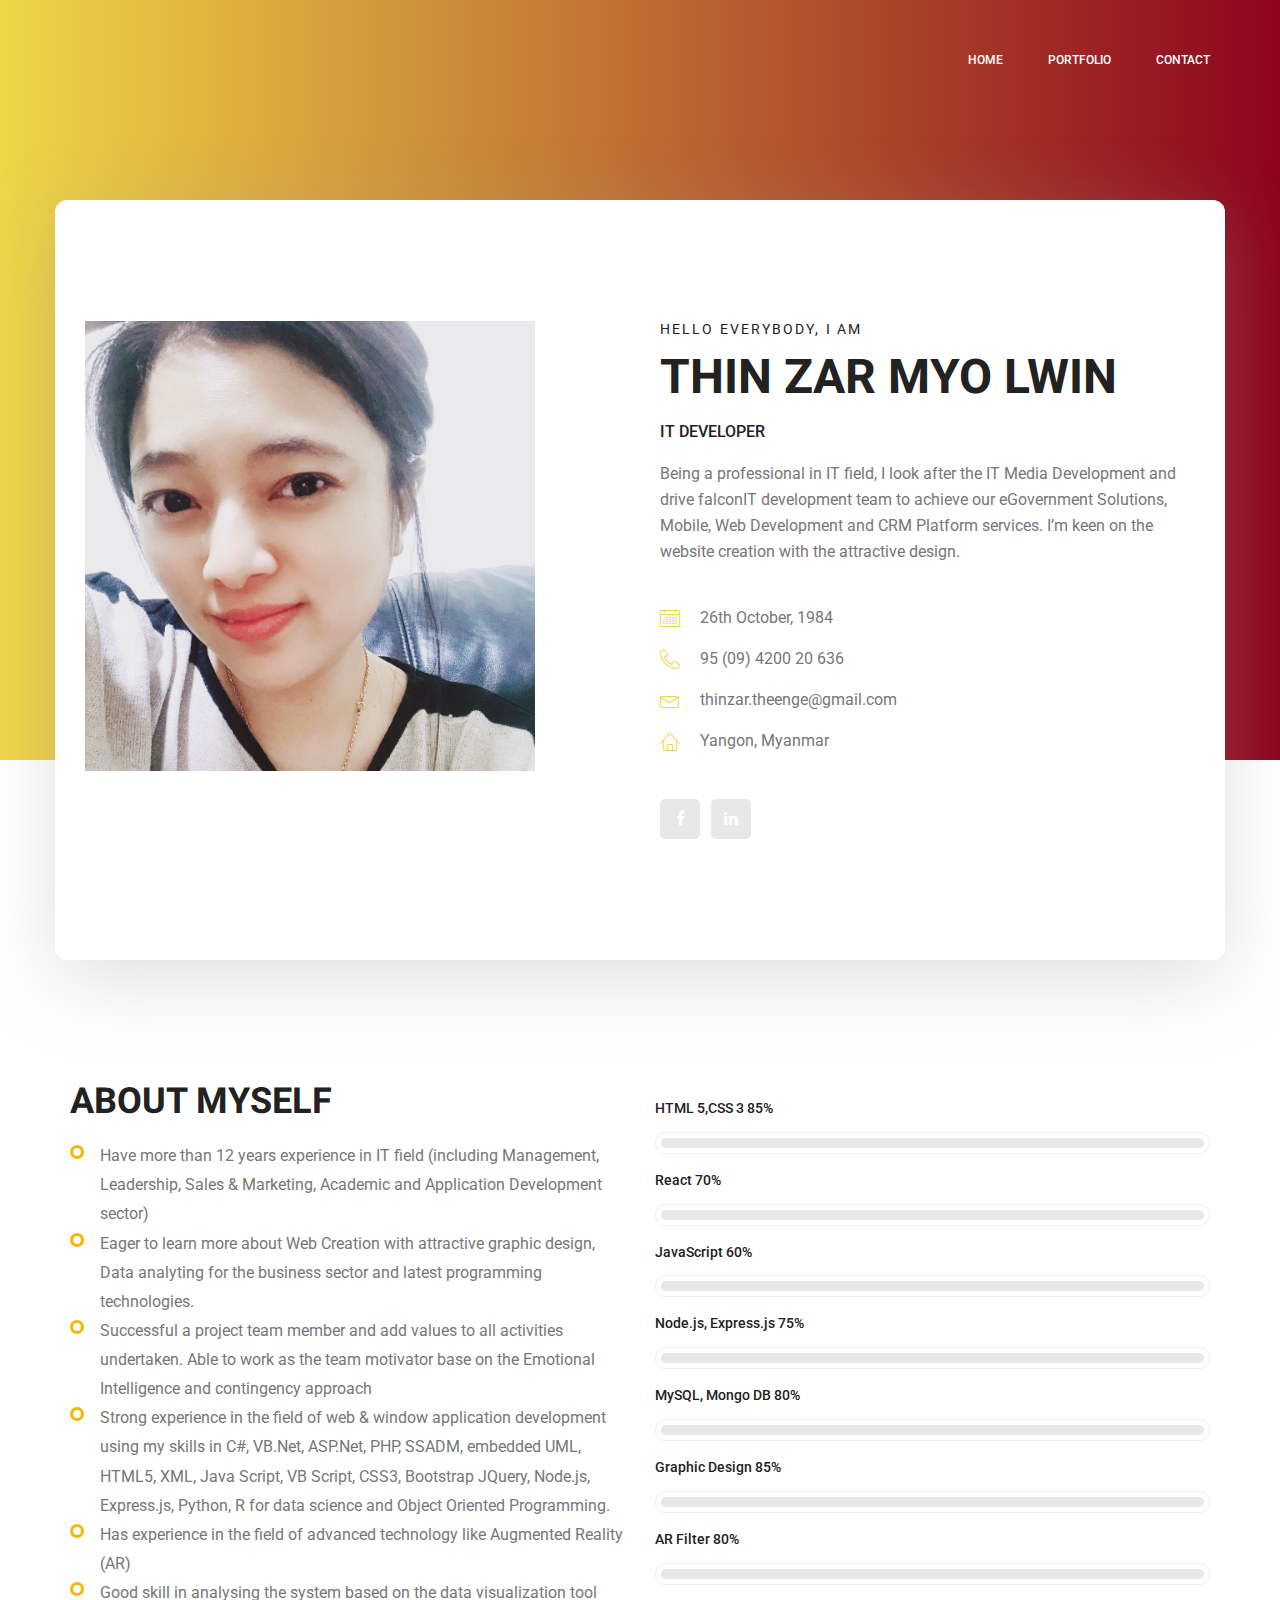
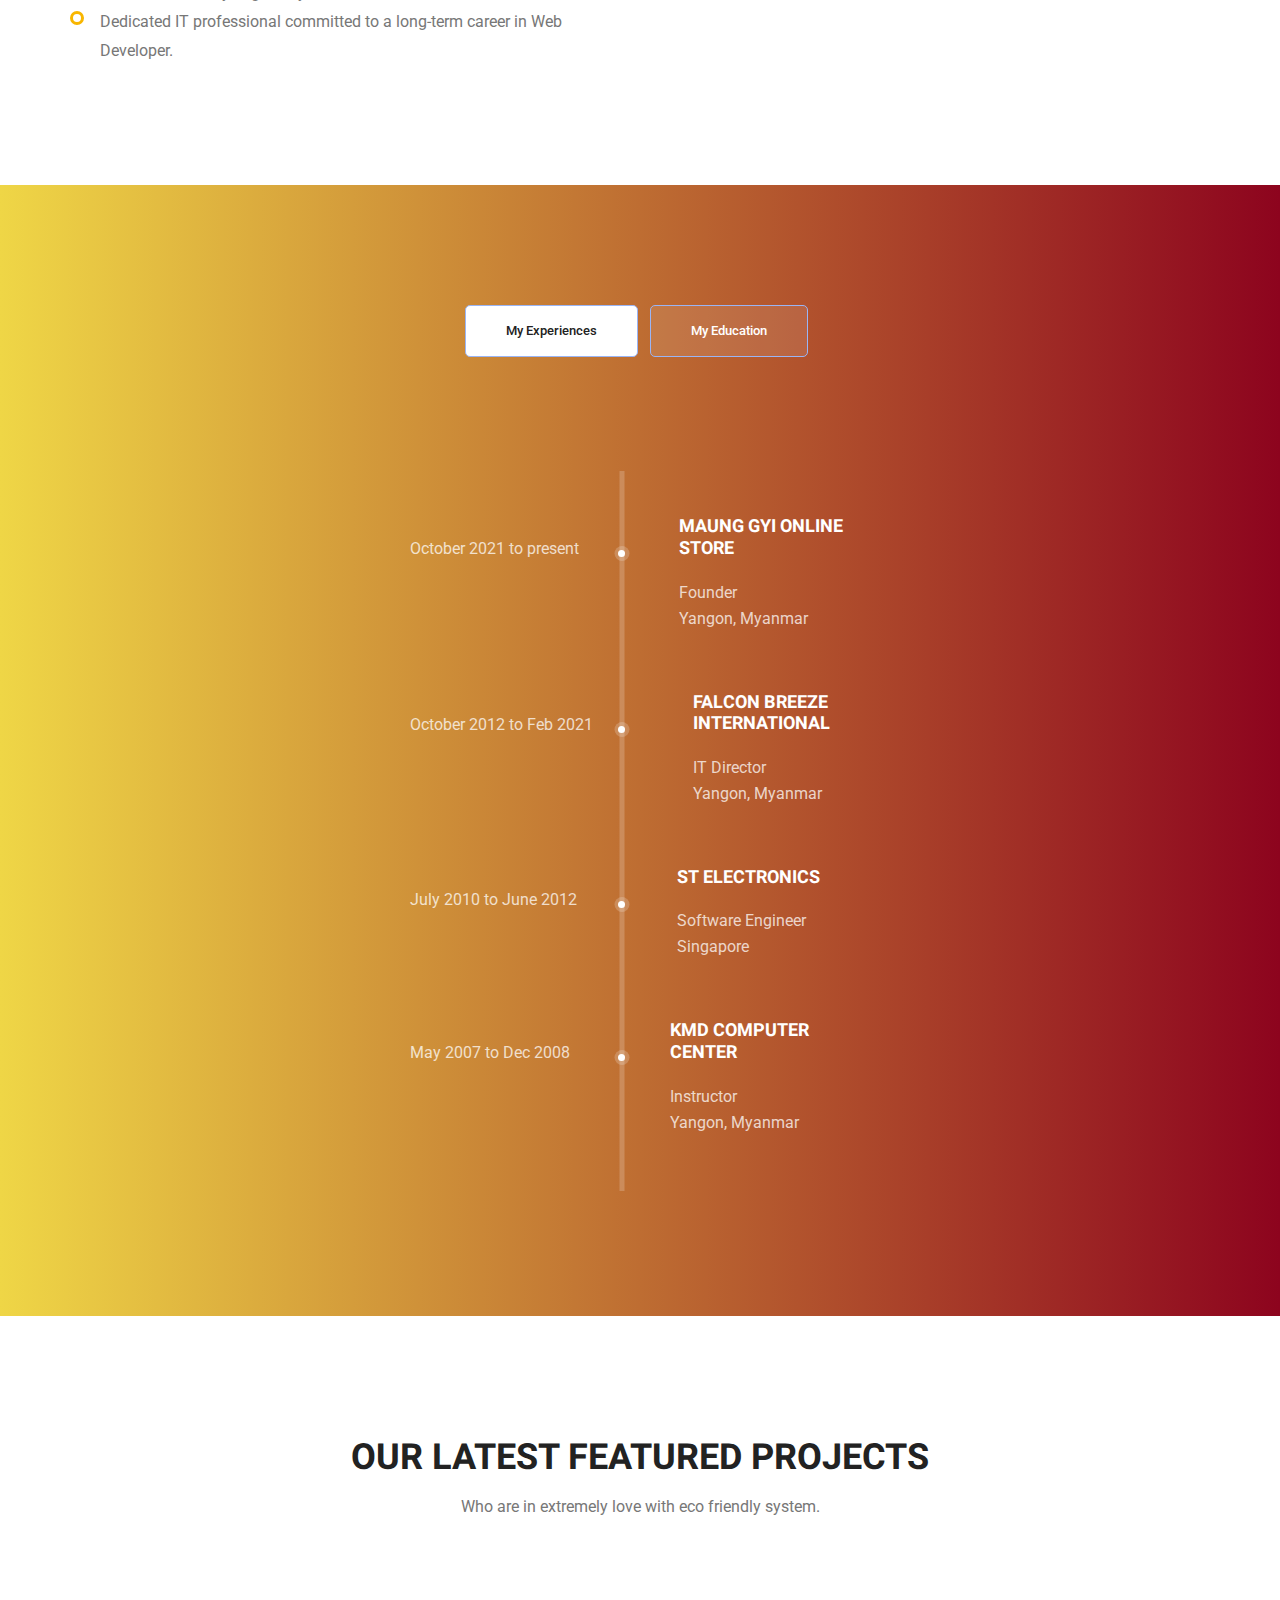
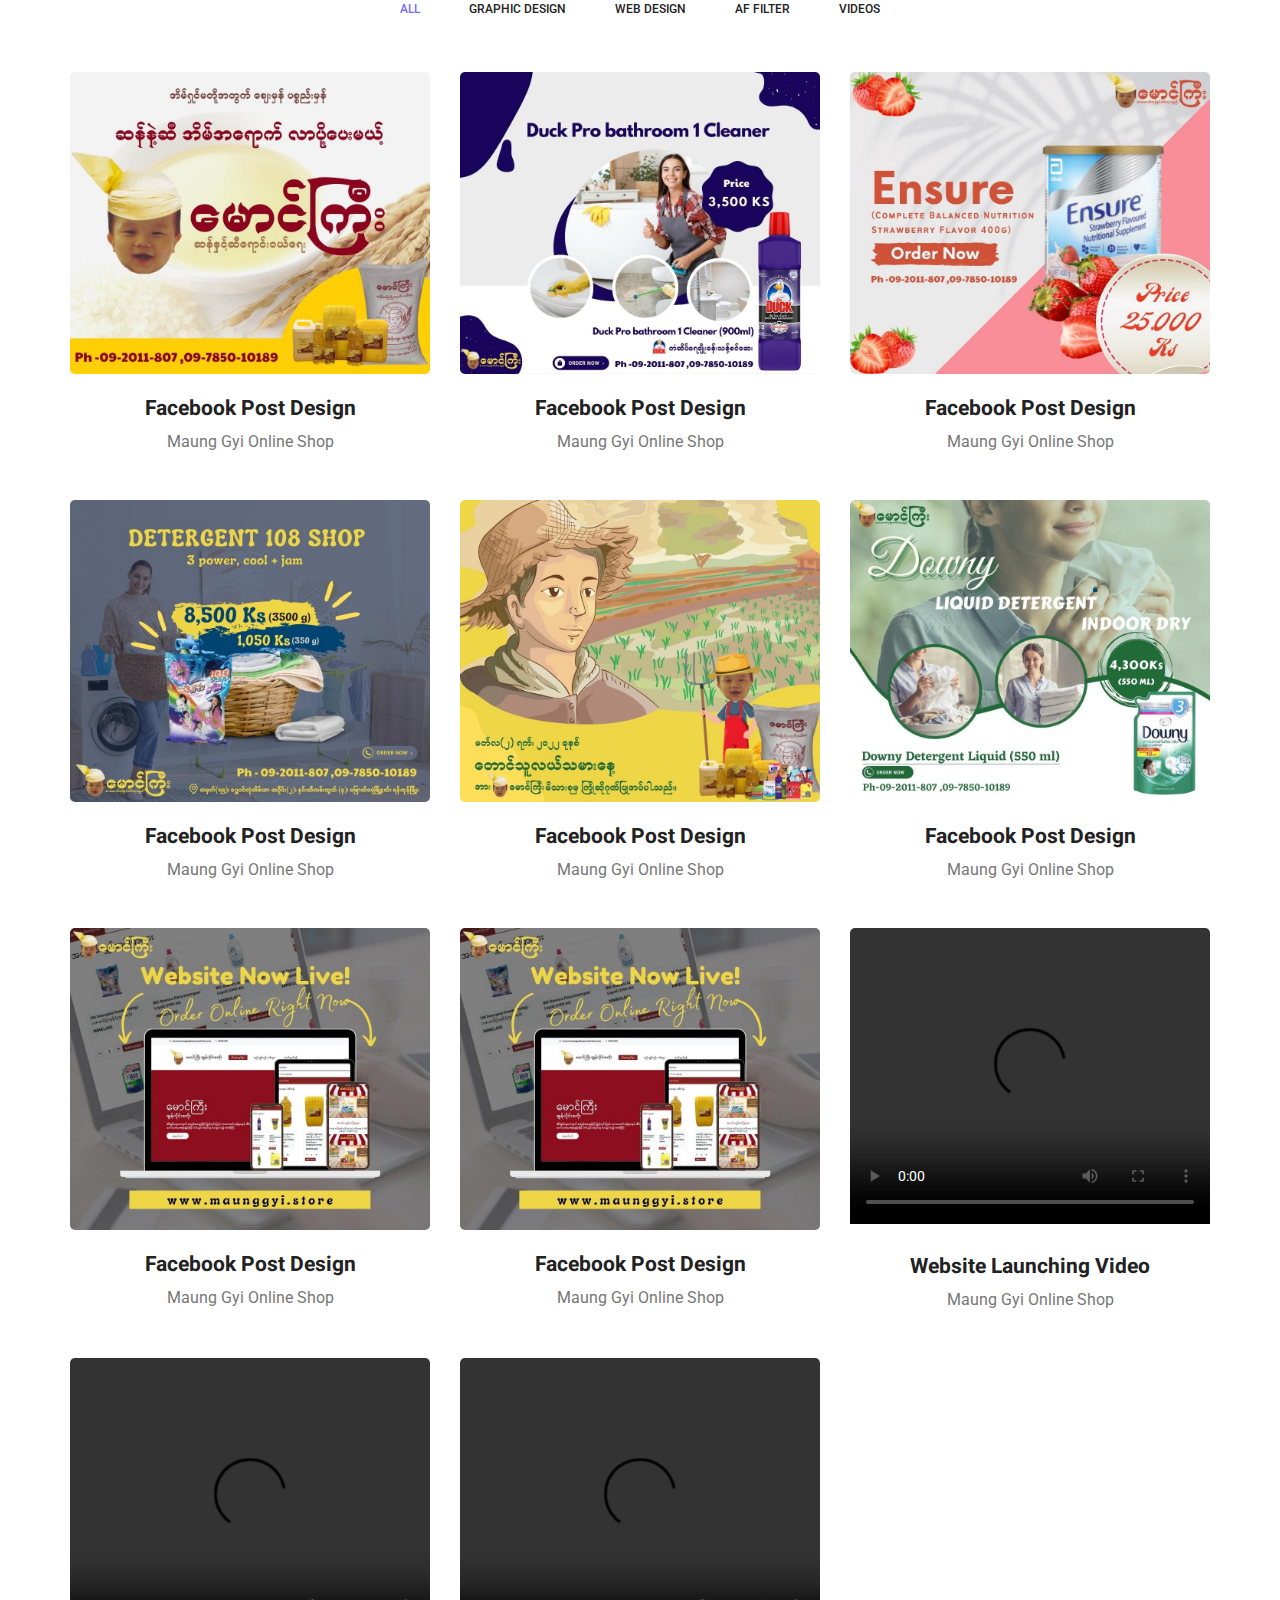
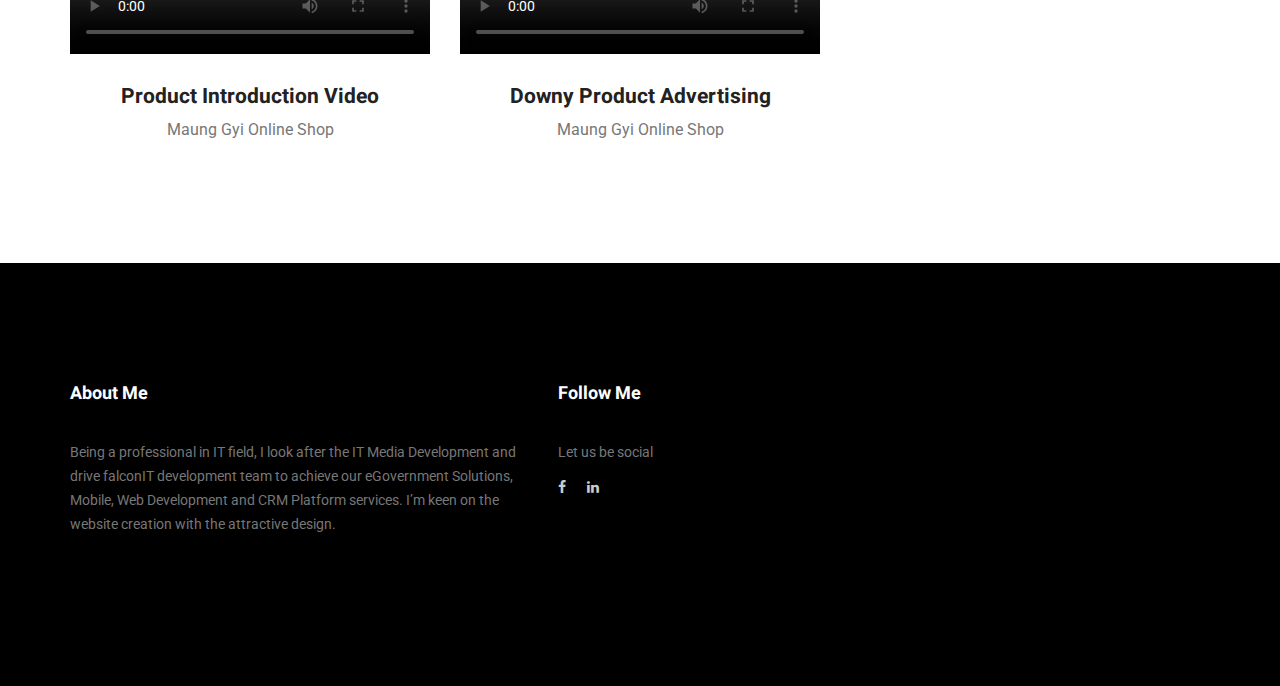
==== commit 237f7c3d: "to update index file" ====
--- a/index.html
+++ b/index.html
@@ -78,8 +78,8 @@
 								<div class="personal_text">
 									<h6>Hello Everybody, i am</h6>
 									<h3>Thin Zar Myo Lwin</h3>
-									<h4>Web Developer</h4>
-									<p>You will begin to realise why this exercise is called the Dickens Pattern (with reference to the ghost showing Scrooge some different futures)</p>
+									<h4>IT Developer</h4>
+									<p>Being a professional in IT field, I look after the IT Media Development and drive falconIT development team to achieve our eGovernment Solutions, Mobile, Web Development and CRM Platform services. I’m keen on the website creation with the attractive design.</p>
 									<ul class="list basic_info">
 										<li><a href="#"><i class="lnr lnr-calendar-full"></i> 26th October, 1984</a></li>
 										<li><a href="#"><i class="lnr lnr-phone-handset"></i> 95 (09) 4200 20 636</a></li>
--- a/css/style.css
+++ b/css/style.css
@@ -0,0 +1,3005 @@
+/*----------------------------------------------------
+@File: Default Styles
+@Author: Rocky Ahmed
+@URL: http://wethemez.com
+Author E-mail: rockybd1995@gmail.com
+
+This file contains the styling for the actual theme, this
+is the file you need to edit to change the look of the
+theme.
+---------------------------------------------------- */
+/*=====================================================================
+@Template Name: Builder Construction 
+@Author: Rocky Ahmed
+@Developed By: Rocky Ahmed
+@Developer URL: http://rocky.wethemez.com
+Author E-mail: rockybd1995@gmail.com
+
+@Default Styles
+
+Table of Content:
+01/ Variables
+02/ predefin
+03/ header
+04/ button
+05/ banner
+06/ breadcrumb
+07/ about
+08/ team
+09/ project 
+10/ price 
+11/ team 
+12/ blog 
+13/ video  
+14/ features  
+15/ career  
+16/ contact 
+17/ footer
+
+=====================================================================*/
+/*----------------------------------------------------*/
+/*font Variables*/
+/*Color Variables*/
+/*=================== fonts ====================*/
+@import url("https://fonts.googleapis.com/css?family=Heebo:300,400,700,900|Roboto:300,400,500,700");
+/*---------------------------------------------------- */
+/*----------------------------------------------------*/
+.list {
+  list-style: none;
+  margin: 0px;
+  padding: 0px; }
+
+a {
+  text-decoration: none;
+  transition: all 0.3s ease-in-out; }
+  a:hover, a:focus {
+    text-decoration: none;
+    outline: none; }
+
+.row.m0 {
+  margin: 0px; }
+
+body {
+  line-height: 26px;
+  font-size: 16px;
+  font-family: "Roboto", sans-serif;
+  font-weight: normal;
+  color: #777777; }
+
+h1, h2, h3, h4, h5, h6 {
+  font-family: "Heebo", sans-serif;
+  font-weight: bold; }
+
+button:focus {
+  outline: none;
+  box-shadow: none; }
+
+.p0 {
+  padding-left: 0px;
+  padding-right: 0px; }
+
+.p_120 {
+  padding-top: 120px;
+  padding-bottom: 120px; }
+
+.p_100 {
+  padding-top: 100px;
+  padding-bottom: 100px; }
+
+.pad_top {
+  padding-top: 120px; }
+
+.pad_bt {
+  padding-bottom: 120px; }
+
+.mt-25 {
+  margin-top: 25px; }
+
+@media (min-width: 1200px) {
+  .container {
+    max-width: 1170px; } }
+
+@media (min-width: 1620px) {
+  .box_1620 {
+    max-width: 1620px;
+    margin: auto;
+    width: 100%;
+    padding-left: 0px;
+    padding-right: 0px; } }
+/* Main Title Area css
+============================================================================================ */
+.main_title {
+  text-align: center;
+  max-width: 670px;
+  margin: 0px auto 75px; }
+  .main_title h2 {
+    font-family: "Heebo", sans-serif;
+    font-size: 36px;
+    color: #222222;
+    margin-bottom: 15px;
+    text-transform: uppercase; }
+  .main_title p {
+    font-size: 16px;
+    font-family: "Roboto", sans-serif;
+    font-weight: normal;
+    line-height: 26px;
+    color: #777777;
+    margin-bottom: 0px; }
+
+/* End Main Title Area css
+============================================================================================ */
+/*---------------------------------------------------- */
+/*----------------------------------------------------*/
+.header_area {
+  position: absolute;
+  width: 100%;
+  top: 0;
+  left: 0;
+  z-index: 99;
+  transition: background 0.4s, all 0.3s linear; }
+  .header_area .navbar {
+    background: transparent;
+    padding: 0px;
+    border: 0px;
+    border-radius: 0px; }
+    .header_area .navbar .nav .nav-item {
+      margin-right: 45px; }
+      .header_area .navbar .nav .nav-item .nav-link {
+        font: 500 12px/120px "Roboto", sans-serif;
+        text-transform: uppercase;
+        color: #fff;
+        padding: 0px;
+        display: inline-block; }
+        .header_area .navbar .nav .nav-item .nav-link:after {
+          display: none; }
+      .header_area .navbar .nav .nav-item:hover .nav-link, .header_area .navbar .nav .nav-item.active .nav-link {
+        color: #fff; }
+      .header_area .navbar .nav .nav-item.submenu {
+        position: relative; }
+        .header_area .navbar .nav .nav-item.submenu ul {
+          border: none;
+          padding: 0px;
+          border-radius: 0px;
+          box-shadow: none;
+          margin: 0px;
+          background: #fff;
+          box-shadow: 0px 3px 16px 0px rgba(0, 0, 0, 0.1); }
+          @media (min-width: 992px) {
+            .header_area .navbar .nav .nav-item.submenu ul {
+              position: absolute;
+              top: 120%;
+              left: 0px;
+              min-width: 200px;
+              text-align: left;
+              opacity: 0;
+              transition: all 300ms ease-in;
+              visibility: hidden;
+              display: block;
+              border: none;
+              padding: 0px;
+              border-radius: 0px; } }
+          .header_area .navbar .nav .nav-item.submenu ul:before {
+            content: "";
+            width: 0;
+            height: 0;
+            border-style: solid;
+            border-width: 10px 10px 0 10px;
+            border-color: #eeeeee transparent transparent transparent;
+            position: absolute;
+            right: 24px;
+            top: 45px;
+            z-index: 3;
+            opacity: 0;
+            transition: all 400ms linear; }
+          .header_area .navbar .nav .nav-item.submenu ul .nav-item {
+            display: block;
+            float: none;
+            margin-right: 0px;
+            border-bottom: 1px solid #ededed;
+            margin-left: 0px;
+            transition: all 0.4s linear; }
+            .header_area .navbar .nav .nav-item.submenu ul .nav-item .nav-link {
+              line-height: 45px;
+              color: #222222;
+              padding: 0px 30px;
+              transition: all 150ms linear;
+              display: block;
+              margin-right: 0px; }
+            .header_area .navbar .nav .nav-item.submenu ul .nav-item:last-child {
+              border-bottom: none; }
+            .header_area .navbar .nav .nav-item.submenu ul .nav-item:hover .nav-link {
+              background: #efd646;
+              color: #fff; }
+        @media (min-width: 992px) {
+          .header_area .navbar .nav .nav-item.submenu:hover ul {
+            visibility: visible;
+            opacity: 1;
+            top: 100%; } }
+        .header_area .navbar .nav .nav-item.submenu:hover ul .nav-item {
+          margin-top: 0px; }
+      .header_area .navbar .nav .nav-item:last-child {
+        margin-right: 0px; }
+    .header_area .navbar .search {
+      font-size: 12px;
+      line-height: 60px;
+      display: inline-block;
+      color: #222222;
+      margin-left: 80px; }
+      .header_area .navbar .search i {
+        font-weight: 600; }
+  .header_area.navbar_fixed .main_menu {
+    position: fixed;
+    width: 100%;
+    top: -70px;
+    left: 0;
+    right: 0;
+    background: #000;
+    transform: translateY(70px);
+    transition: transform 500ms ease, background 500ms ease;
+    -webkit-transition: transform 500ms ease, background 500ms ease;
+    box-shadow: 0px 3px 16px 0px rgba(0, 0, 0, 0.1); }
+    .header_area.navbar_fixed .main_menu .navbar .nav .nav-item .nav-link {
+      line-height: 70px; }
+
+.top_menu {
+  background: #f9f9ff; }
+  .top_menu .header_social li {
+    display: inline-block;
+    margin-right: 15px; }
+    .top_menu .header_social li a {
+      font-size: 14px;
+      color: #777777;
+      display: inline-block;
+      line-height: 42px;
+      transition: all 300ms linear 0s; }
+    .top_menu .header_social li:last-child {
+      margin-right: 0px; }
+    .top_menu .header_social li:hover a {
+      color: #efd646; }
+  .top_menu .dn_btn {
+    line-height: 42px;
+    display: inline-block;
+    font-size: 12px;
+    margin-right: 30px;
+    font-family: "Roboto", sans-serif;
+    font-weight: normal;
+    color: #777777;
+    transition: all 300ms linear 0s; }
+    .top_menu .dn_btn:hover {
+      color: #efd646; }
+    .top_menu .dn_btn:last-child {
+      margin-right: 0px; }
+  .top_menu .lan_pack {
+    height: 30px;
+    border: 1px solid #eeeeee;
+    border-radius: 3px;
+    line-height: 28px;
+    font-size: 12px;
+    font-family: "Roboto", sans-serif;
+    font-weight: 500;
+    padding-left: 19px;
+    padding-right: 36px;
+    color: #777777;
+    background: #f9f9ff;
+    margin-right: 5px;
+    margin-top: 8px; }
+    .top_menu .lan_pack .current {
+      color: #777777; }
+    .top_menu .lan_pack:after {
+      content: "\f0d7";
+      border: none !important;
+      font: normal normal normal 12px/1 FontAwesome;
+      transform: rotate(0deg);
+      height: auto;
+      margin-top: -6px;
+      right: 20px; }
+
+/*---------------------------------------------------- */
+/*----------------------------------------------------*/
+/* Home Banner Area css
+============================================================================================ */
+.home_banner_area {
+  position: relative;
+  z-index: 1;
+  background-image: -moz-linear-gradient(0deg, #efd646 0%, #8d041e 100%);
+  background-image: -webkit-linear-gradient(0deg, #efd646 0%, #8d041e 100%);
+  background-image: -ms-linear-gradient(0deg, #efd646 0%, #8d041e 100%);
+  margin-bottom: 200px; }
+  .home_banner_area .box_1620 {
+    min-height: 700px;
+    border-radius: 12px;
+    position: relative;
+    bottom: -200px;
+    background: #fff;
+    padding: 30px;
+    box-shadow: 0px 20px 80px 0px rgba(153, 153, 153, 0.3); }
+  .home_banner_area .banner_inner {
+    position: relative;
+    width: 100%;
+    min-height: 700px;
+    display: flex; }
+    .home_banner_area .banner_inner .banner_content {
+      color: #222222;
+      vertical-align: middle;
+      align-self: center;
+      text-align: left; }
+      .home_banner_area .banner_inner .banner_content .media .d-flex {
+        padding-right: 125px; }
+      .home_banner_area .banner_inner .banner_content .media .media-body {
+        vertical-align: middle;
+        align-self: center; }
+
+.blog_banner {
+  min-height: 780px;
+  position: relative;
+  z-index: 1;
+  overflow: hidden;
+  margin-bottom: 0px; }
+  .blog_banner .banner_inner {
+    background: #04091e;
+    position: relative;
+    overflow: hidden;
+    width: 100%;
+    min-height: 780px;
+    z-index: 1; }
+    .blog_banner .banner_inner .overlay {
+      background: url(../img/banner/banner-2.jpg) no-repeat scroll center center;
+      opacity: .5;
+      height: 125%;
+      position: absolute;
+      left: 0px;
+      top: 0px;
+      width: 100%;
+      z-index: -1; }
+    .blog_banner .banner_inner .blog_b_text {
+      max-width: 700px;
+      margin: auto;
+      color: #fff; }
+      .blog_banner .banner_inner .blog_b_text h2 {
+        font-size: 60px;
+        font-weight: bold;
+        font-family: "Heebo", sans-serif;
+        line-height: 66px;
+        margin-bottom: 15px;
+        text-transform: uppercase; }
+      .blog_banner .banner_inner .blog_b_text p {
+        font-size: 16px;
+        margin-bottom: 35px; }
+      .blog_banner .banner_inner .blog_b_text .white_bg_btn {
+        line-height: 42px;
+        padding: 0px 45px;
+        border-radius: 5px; }
+
+.banner_box {
+  max-width: 1620px;
+  margin: auto; }
+
+.banner_area {
+  position: relative;
+  z-index: 1;
+  min-height: 350px;
+  background-image: -moz-linear-gradient(0deg, #efd646 0%, #8d041e 100%);
+  background-image: -webkit-linear-gradient(0deg, #efd646 0%, #8d041e 100%);
+  background-image: -ms-linear-gradient(0deg, #efd646 0%, #8d041e 100%);
+  margin-bottom: 120px; }
+  .banner_area .box_1620 {
+    background: #fff;
+    min-height: 360px;
+    border-radius: 12px;
+    position: relative;
+    bottom: -120px;
+    box-shadow: 0px 20px 80px 0px rgba(153, 153, 153, 0.3); }
+  .banner_area .banner_inner {
+    position: relative;
+    overflow: hidden;
+    width: 100%;
+    min-height: 360px;
+    z-index: 1; }
+    .banner_area .banner_inner .banner_content h2 {
+      color: #222222;
+      font-size: 48px;
+      font-family: "Heebo", sans-serif;
+      margin-bottom: 0px;
+      font-weight: bold; }
+    .banner_area .banner_inner .banner_content .page_link a {
+      font-size: 14px;
+      color: #222222;
+      font-family: "Roboto", sans-serif;
+      margin-right: 32px;
+      position: relative; }
+      .banner_area .banner_inner .banner_content .page_link a:before {
+        content: "\e87a";
+        font-family: 'Linearicons-Free';
+        position: absolute;
+        right: -25px;
+        top: 50%;
+        transform: translateY(-50%); }
+      .banner_area .banner_inner .banner_content .page_link a:last-child {
+        margin-right: 0px; }
+        .banner_area .banner_inner .banner_content .page_link a:last-child:before {
+          display: none; }
+      .banner_area .banner_inner .banner_content .page_link a:hover {
+        color: #766dff; }
+
+/* End Home Banner Area css
+============================================================================================ */
+/*---------------------------------------------------- */
+/*----------------------------------------------------*/
+/* Latest Blog Area css
+============================================================================================ */
+.latest_blog_inner {
+  margin-bottom: -30px; }
+
+.l_blog_item {
+  margin-bottom: 30px; }
+  .l_blog_item .date {
+    font-size: 13px;
+    font-family: "Roboto", sans-serif;
+    font-weight: normal;
+    color: #777777;
+    margin-top: 20px;
+    display: block;
+    margin-bottom: 15px; }
+  .l_blog_item h4 {
+    font-size: 18px;
+    line-height: 24px;
+    color: #222222;
+    border-bottom: 1px solid #eeeeee;
+    padding-bottom: 20px;
+    margin-bottom: 20px;
+    transition: all 300ms linear 0s; }
+  .l_blog_item p {
+    margin-bottom: 0px; }
+  .l_blog_item:hover h4 {
+    color: #efd646; }
+
+/* End Latest Blog Area css
+============================================================================================ */
+/*================= latest_blog_area css =============*/
+.single-recent-blog-post {
+  margin-bottom: 30px; }
+  .single-recent-blog-post .thumb {
+    overflow: hidden; }
+    .single-recent-blog-post .thumb img {
+      transition: all 0.7s linear; }
+  .single-recent-blog-post .details {
+    padding-top: 30px; }
+    .single-recent-blog-post .details .sec_h4 {
+      line-height: 24px;
+      padding: 10px 0px 13px;
+      transition: all 0.3s linear; }
+      .single-recent-blog-post .details .sec_h4:hover {
+        color: #777777; }
+  .single-recent-blog-post .date {
+    font-size: 14px;
+    line-height: 24px;
+    font-weight: 400; }
+  .single-recent-blog-post:hover img {
+    transform: scale(1.23) rotate(10deg); }
+
+.tags .tag_btn {
+  font-size: 12px;
+  font-weight: 500;
+  line-height: 20px;
+  border: 1px solid #eeeeee;
+  display: inline-block;
+  padding: 1px 18px;
+  text-align: center;
+  color: #222222; }
+  .tags .tag_btn:before {
+    background: #efd646; }
+  .tags .tag_btn + .tag_btn {
+    margin-left: 2px; }
+
+/*========= blog_categorie_area css ===========*/
+.blog_categorie_area {
+  padding-top: 80px;
+  padding-bottom: 80px; }
+
+.categories_post {
+  position: relative;
+  text-align: center;
+  cursor: pointer; }
+  .categories_post img {
+    max-width: 100%; }
+  .categories_post .categories_details {
+    position: absolute;
+    top: 20px;
+    left: 20px;
+    right: 20px;
+    bottom: 20px;
+    background: rgba(34, 34, 34, 0.8);
+    color: #fff;
+    transition: all 0.3s linear;
+    display: flex;
+    align-items: center;
+    justify-content: center; }
+    .categories_post .categories_details h5 {
+      margin-bottom: 0px;
+      font-size: 18px;
+      line-height: 26px;
+      text-transform: uppercase;
+      color: #fff;
+      position: relative; }
+    .categories_post .categories_details p {
+      font-weight: 300;
+      font-size: 14px;
+      line-height: 26px;
+      margin-bottom: 0px; }
+    .categories_post .categories_details .border_line {
+      margin: 10px 0px;
+      background: #fff;
+      width: 100%;
+      height: 1px; }
+  .categories_post:hover .categories_details {
+    background-image: -moz-linear-gradient(0deg, #efd646 0%, #8d041e 100%);
+    background-image: -webkit-linear-gradient(0deg, #efd646 0%, #8d041e 100%);
+    background-image: -ms-linear-gradient(0deg, #efd646 0%, #8d041e 100%);
+    opacity: 0.851; }
+
+/*============ blog_left_sidebar css ==============*/
+.blog_item {
+  margin-bottom: 40px; }
+
+.blog_info {
+  padding-top: 30px; }
+  .blog_info .post_tag {
+    padding-bottom: 20px; }
+    .blog_info .post_tag a {
+      font: 300 14px/21px "Roboto", sans-serif;
+      color: #222222; }
+      .blog_info .post_tag a:hover {
+        color: #777777; }
+      .blog_info .post_tag a.active {
+        color: #efd646; }
+  .blog_info .blog_meta li a {
+    font: 300 14px/20px "Roboto", sans-serif;
+    color: #777777;
+    vertical-align: middle;
+    padding-bottom: 12px;
+    display: inline-block; }
+    .blog_info .blog_meta li a i {
+      color: #222222;
+      font-size: 16px;
+      font-weight: 600;
+      padding-left: 15px;
+      line-height: 20px;
+      vertical-align: middle; }
+    .blog_info .blog_meta li a:hover {
+      color: #efd646; }
+
+.blog_post img {
+  max-width: 100%; }
+
+.blog_details {
+  padding-top: 20px; }
+  .blog_details h2 {
+    font-size: 24px;
+    line-height: 36px;
+    color: #222222;
+    font-weight: 600;
+    transition: all 0.3s linear; }
+    .blog_details h2:hover {
+      color: #efd646; }
+  .blog_details p {
+    margin-bottom: 26px; }
+
+.view_btn {
+  font-size: 14px;
+  line-height: 36px;
+  display: inline-block;
+  color: #222222;
+  font-weight: 500;
+  padding: 0px 30px;
+  background: #fff; }
+
+.blog_right_sidebar {
+  border: 1px solid #eeeeee;
+  background: #fafaff;
+  padding: 30px; }
+  .blog_right_sidebar .widget_title {
+    font-size: 18px;
+    line-height: 25px;
+    background: #efd646;
+    text-align: center;
+    color: #fff;
+    padding: 8px 0px;
+    margin-bottom: 30px; }
+  .blog_right_sidebar .search_widget .input-group .form-control {
+    font-size: 14px;
+    line-height: 29px;
+    border: 0px;
+    width: 100%;
+    font-weight: 300;
+    color: #fff;
+    padding-left: 20px;
+    border-radius: 45px;
+    z-index: 0;
+    background: #a5a5a8; }
+    .blog_right_sidebar .search_widget .input-group .form-control.placeholder {
+      color: #fff; }
+    .blog_right_sidebar .search_widget .input-group .form-control:-moz-placeholder {
+      color: #fff; }
+    .blog_right_sidebar .search_widget .input-group .form-control::-moz-placeholder {
+      color: #fff; }
+    .blog_right_sidebar .search_widget .input-group .form-control::-webkit-input-placeholder {
+      color: #fff; }
+    .blog_right_sidebar .search_widget .input-group .form-control:focus {
+      box-shadow: none; }
+  .blog_right_sidebar .search_widget .input-group .btn-default {
+    position: absolute;
+    right: 20px;
+    background: transparent;
+    border: 0px;
+    box-shadow: none;
+    font-size: 14px;
+    color: #fff;
+    padding: 0px;
+    top: 50%;
+    transform: translateY(-50%);
+    z-index: 1; }
+  .blog_right_sidebar .author_widget {
+    text-align: center; }
+    .blog_right_sidebar .author_widget h4 {
+      font-size: 18px;
+      line-height: 20px;
+      color: #222222;
+      margin-bottom: 5px;
+      margin-top: 30px; }
+    .blog_right_sidebar .author_widget p {
+      margin-bottom: 0px; }
+    .blog_right_sidebar .author_widget .social_icon {
+      padding: 7px 0px 15px; }
+      .blog_right_sidebar .author_widget .social_icon a {
+        font-size: 14px;
+        color: #222222;
+        transition: all 0.2s linear; }
+        .blog_right_sidebar .author_widget .social_icon a + a {
+          margin-left: 20px; }
+        .blog_right_sidebar .author_widget .social_icon a:hover {
+          color: #efd646; }
+  .blog_right_sidebar .popular_post_widget .post_item .media-body {
+    justify-content: center;
+    align-self: center;
+    padding-left: 20px; }
+    .blog_right_sidebar .popular_post_widget .post_item .media-body h3 {
+      font-size: 14px;
+      line-height: 20px;
+      color: #222222;
+      margin-bottom: 4px;
+      transition: all 0.3s linear; }
+      .blog_right_sidebar .popular_post_widget .post_item .media-body h3:hover {
+        color: #efd646; }
+    .blog_right_sidebar .popular_post_widget .post_item .media-body p {
+      font-size: 12px;
+      line-height: 21px;
+      margin-bottom: 0px; }
+  .blog_right_sidebar .popular_post_widget .post_item + .post_item {
+    margin-top: 20px; }
+  .blog_right_sidebar .post_category_widget .cat-list li {
+    border-bottom: 2px dotted #eee;
+    transition: all 0.3s ease 0s;
+    padding-bottom: 12px; }
+    .blog_right_sidebar .post_category_widget .cat-list li a {
+      font-size: 14px;
+      line-height: 20px;
+      color: #777; }
+      .blog_right_sidebar .post_category_widget .cat-list li a p {
+        margin-bottom: 0px; }
+    .blog_right_sidebar .post_category_widget .cat-list li + li {
+      padding-top: 15px; }
+    .blog_right_sidebar .post_category_widget .cat-list li:hover {
+      border-color: #efd646; }
+      .blog_right_sidebar .post_category_widget .cat-list li:hover a {
+        color: #efd646; }
+  .blog_right_sidebar .newsletter_widget {
+    text-align: center; }
+    .blog_right_sidebar .newsletter_widget .form-group {
+      margin-bottom: 8px; }
+    .blog_right_sidebar .newsletter_widget .input-group-prepend {
+      margin-right: -1px; }
+    .blog_right_sidebar .newsletter_widget .input-group-text {
+      background: #fff;
+      border-radius: 0px;
+      vertical-align: top;
+      font-size: 12px;
+      line-height: 36px;
+      padding: 0px 0px 0px 15px;
+      border: 1px solid #eeeeee;
+      border-right: 0px; }
+    .blog_right_sidebar .newsletter_widget .form-control {
+      font-size: 12px;
+      line-height: 24px;
+      color: #cccccc;
+      border: 1px solid #eeeeee;
+      border-left: 0px;
+      border-radius: 0px; }
+      .blog_right_sidebar .newsletter_widget .form-control.placeholder {
+        color: #cccccc; }
+      .blog_right_sidebar .newsletter_widget .form-control:-moz-placeholder {
+        color: #cccccc; }
+      .blog_right_sidebar .newsletter_widget .form-control::-moz-placeholder {
+        color: #cccccc; }
+      .blog_right_sidebar .newsletter_widget .form-control::-webkit-input-placeholder {
+        color: #cccccc; }
+      .blog_right_sidebar .newsletter_widget .form-control:focus {
+        outline: none;
+        box-shadow: none; }
+    .blog_right_sidebar .newsletter_widget .bbtns {
+      background: #efd646;
+      color: #fff;
+      font-size: 12px;
+      line-height: 38px;
+      display: inline-block;
+      font-weight: 500;
+      padding: 0px 24px 0px 24px;
+      border-radius: 0; }
+    .blog_right_sidebar .newsletter_widget .text-bottom {
+      font-size: 12px; }
+  .blog_right_sidebar .tag_cloud_widget ul li {
+    display: inline-block; }
+    .blog_right_sidebar .tag_cloud_widget ul li a {
+      display: inline-block;
+      border: 1px solid #eee;
+      background: #fff;
+      padding: 0px 13px;
+      margin-bottom: 8px;
+      transition: all 0.3s ease 0s;
+      color: #222222;
+      font-size: 12px; }
+      .blog_right_sidebar .tag_cloud_widget ul li a:hover {
+        background-image: -moz-linear-gradient(0deg, #efd646 0%, #8d041e 100%);
+        background-image: -webkit-linear-gradient(0deg, #efd646 0%, #8d041e 100%);
+        background-image: -ms-linear-gradient(0deg, #efd646 0%, #8d041e 100%);
+        color: #fff; }
+  .blog_right_sidebar .br {
+    width: 100%;
+    height: 1px;
+    background: #eeeeee;
+    margin: 30px 0px; }
+
+.blog-pagination {
+  padding-top: 25px;
+  padding-bottom: 95px; }
+  .blog-pagination .page-link {
+    border-radius: 0; }
+  .blog-pagination .page-item {
+    border: none; }
+
+.page-link {
+  background: transparent;
+  font-weight: 400; }
+
+.blog-pagination .page-item.active .page-link {
+  background-color: #efd646;
+  border-color: transparent;
+  color: #fff; }
+
+.blog-pagination .page-link {
+  position: relative;
+  display: block;
+  padding: 0.5rem 0.75rem;
+  margin-left: -1px;
+  line-height: 1.25;
+  color: #8a8a8a;
+  border: none; }
+
+.blog-pagination .page-link .lnr {
+  font-weight: 600; }
+
+.blog-pagination .page-item:last-child .page-link,
+.blog-pagination .page-item:first-child .page-link {
+  border-radius: 0; }
+
+.blog-pagination .page-link:hover {
+  color: #fff;
+  text-decoration: none;
+  background-color: #efd646;
+  border-color: #eee; }
+
+/*============ Start Blog Single Styles  =============*/
+.single-post-area .social-links {
+  padding-top: 10px; }
+  .single-post-area .social-links li {
+    display: inline-block;
+    margin-bottom: 10px; }
+    .single-post-area .social-links li a {
+      color: #cccccc;
+      padding: 7px;
+      font-size: 14px;
+      transition: all 0.2s linear; }
+      .single-post-area .social-links li a:hover {
+        color: #222222; }
+.single-post-area .blog_details {
+  padding-top: 26px; }
+  .single-post-area .blog_details p {
+    margin-bottom: 10px; }
+.single-post-area .quotes {
+  margin-top: 20px;
+  margin-bottom: 30px;
+  padding: 24px 35px 24px 30px;
+  background-color: white;
+  box-shadow: -20.84px 21.58px 30px 0px rgba(176, 176, 176, 0.1);
+  font-size: 14px;
+  line-height: 24px;
+  color: #777;
+  font-style: italic; }
+.single-post-area .arrow {
+  position: absolute; }
+  .single-post-area .arrow .lnr {
+    font-size: 20px;
+    font-weight: 600; }
+.single-post-area .thumb .overlay-bg {
+  background: rgba(0, 0, 0, 0.8); }
+.single-post-area .navigation-area {
+  border-top: 1px solid #eee;
+  padding-top: 30px;
+  margin-top: 60px; }
+  .single-post-area .navigation-area p {
+    margin-bottom: 0px; }
+  .single-post-area .navigation-area h4 {
+    font-size: 18px;
+    line-height: 25px;
+    color: #222222; }
+  .single-post-area .navigation-area .nav-left {
+    text-align: left; }
+    .single-post-area .navigation-area .nav-left .thumb {
+      margin-right: 20px;
+      background: #000; }
+      .single-post-area .navigation-area .nav-left .thumb img {
+        transition: all 300ms linear 0s; }
+    .single-post-area .navigation-area .nav-left .lnr {
+      margin-left: 20px;
+      opacity: 0;
+      transition: all 300ms linear 0s; }
+    .single-post-area .navigation-area .nav-left:hover .lnr {
+      opacity: 1; }
+    .single-post-area .navigation-area .nav-left:hover .thumb img {
+      opacity: .5; }
+    @media (max-width: 767px) {
+      .single-post-area .navigation-area .nav-left {
+        margin-bottom: 30px; } }
+  .single-post-area .navigation-area .nav-right {
+    text-align: right; }
+    .single-post-area .navigation-area .nav-right .thumb {
+      margin-left: 20px;
+      background: #000; }
+      .single-post-area .navigation-area .nav-right .thumb img {
+        transition: all 300ms linear 0s; }
+    .single-post-area .navigation-area .nav-right .lnr {
+      margin-right: 20px;
+      opacity: 0;
+      transition: all 300ms linear 0s; }
+    .single-post-area .navigation-area .nav-right:hover .lnr {
+      opacity: 1; }
+    .single-post-area .navigation-area .nav-right:hover .thumb img {
+      opacity: .5; }
+@media (max-width: 991px) {
+  .single-post-area .sidebar-widgets {
+    padding-bottom: 0px; } }
+
+.comments-area {
+  background: #fafaff;
+  border: 1px solid #eee;
+  padding: 50px 30px;
+  margin-top: 50px; }
+  @media (max-width: 414px) {
+    .comments-area {
+      padding: 50px 8px; } }
+  .comments-area h4 {
+    text-align: center;
+    margin-bottom: 50px;
+    color: #222222;
+    font-size: 18px; }
+  .comments-area h5 {
+    font-size: 16px;
+    margin-bottom: 0px; }
+  .comments-area a {
+    color: #222222; }
+  .comments-area .comment-list {
+    padding-bottom: 48px; }
+    .comments-area .comment-list:last-child {
+      padding-bottom: 0px; }
+    .comments-area .comment-list.left-padding {
+      padding-left: 25px; }
+    @media (max-width: 413px) {
+      .comments-area .comment-list .single-comment h5 {
+        font-size: 12px; }
+      .comments-area .comment-list .single-comment .date {
+        font-size: 11px; }
+      .comments-area .comment-list .single-comment .comment {
+        font-size: 10px; } }
+  .comments-area .thumb {
+    margin-right: 20px; }
+  .comments-area .date {
+    font-size: 13px;
+    color: #cccccc;
+    margin-bottom: 13px; }
+  .comments-area .comment {
+    color: #777777;
+    margin-bottom: 0px; }
+  .comments-area .btn-reply {
+    background-color: #fff;
+    color: #222222;
+    border: 1px solid #eee;
+    padding: 2px 18px;
+    font-size: 12px;
+    display: block;
+    font-weight: 600;
+    transition: all 300ms linear 0s; }
+    .comments-area .btn-reply:hover {
+      background-color: #efd646;
+      color: #fff; }
+
+.comment-form {
+  background: #fafaff;
+  text-align: center;
+  border: 1px solid #eee;
+  padding: 47px 30px 43px;
+  margin-top: 50px;
+  margin-bottom: 0px; }
+  .comment-form h4 {
+    text-align: center;
+    margin-bottom: 50px;
+    font-size: 18px;
+    line-height: 22px;
+    color: #222222; }
+  .comment-form .name {
+    padding-left: 0px; }
+    @media (max-width: 767px) {
+      .comment-form .name {
+        padding-right: 0px;
+        margin-bottom: 1rem; } }
+  .comment-form .email {
+    padding-right: 0px; }
+    @media (max-width: 991px) {
+      .comment-form .email {
+        padding-left: 0px; } }
+  .comment-form .form-control {
+    padding: 8px 20px;
+    background: #fff;
+    border: none;
+    border-radius: 0px;
+    width: 100%;
+    font-size: 14px;
+    color: #777777;
+    border: 1px solid transparent; }
+    .comment-form .form-control:focus {
+      box-shadow: none;
+      border: 1px solid #eee; }
+  .comment-form textarea.form-control {
+    height: 140px;
+    resize: none; }
+  .comment-form ::-webkit-input-placeholder {
+    /* Chrome/Opera/Safari */
+    font-size: 13px;
+    color: #777; }
+  .comment-form ::-moz-placeholder {
+    /* Firefox 19+ */
+    font-size: 13px;
+    color: #777; }
+  .comment-form :-ms-input-placeholder {
+    /* IE 10+ */
+    font-size: 13px;
+    color: #777; }
+  .comment-form :-moz-placeholder {
+    /* Firefox 18- */
+    font-size: 13px;
+    color: #777; }
+
+/*============ End Blog Single Styles  =============*/
+/*---------------------------------------------------- */
+/*----------------------------------------------------*/
+/* Reservation Form Area css
+============================================================================================ */
+.reservation_form_area .res_form_inner {
+  max-width: 555px;
+  margin: auto;
+  box-shadow: 0px 10px 30px 0px rgba(153, 153, 153, 0.1);
+  padding: 75px 50px;
+  position: relative; }
+  .reservation_form_area .res_form_inner:before {
+    content: "";
+    background: url(../img/contact-shap-1.png);
+    position: absolute;
+    left: -125px;
+    height: 421px;
+    width: 98px;
+    top: 50%;
+    transform: translateY(-50%); }
+  .reservation_form_area .res_form_inner:after {
+    content: "";
+    background: url(../img/contact-shap-2.png);
+    position: absolute;
+    right: -125px;
+    height: 421px;
+    width: 98px;
+    top: 50%;
+    transform: translateY(-50%); }
+
+.reservation_form .form-group input {
+  height: 40px;
+  border-radius: 0px;
+  border: 1px solid #eeeeee;
+  outline: none;
+  box-shadow: none;
+  padding: 0px 15px;
+  font-size: 13px;
+  font-family: "Roboto", sans-serif;
+  font-weight: 300;
+  color: #999999; }
+  .reservation_form .form-group input.placeholder {
+    font-size: 13px;
+    font-family: "Roboto", sans-serif;
+    font-weight: 300;
+    color: #999999; }
+  .reservation_form .form-group input:-moz-placeholder {
+    font-size: 13px;
+    font-family: "Roboto", sans-serif;
+    font-weight: 300;
+    color: #999999; }
+  .reservation_form .form-group input::-moz-placeholder {
+    font-size: 13px;
+    font-family: "Roboto", sans-serif;
+    font-weight: 300;
+    color: #999999; }
+  .reservation_form .form-group input::-webkit-input-placeholder {
+    font-size: 13px;
+    font-family: "Roboto", sans-serif;
+    font-weight: 300;
+    color: #999999; }
+.reservation_form .form-group .res_select {
+  height: 40px;
+  border: 1px solid #eeeeee;
+  border-radius: 0px;
+  width: 100%;
+  padding: 0px 15px;
+  line-height: 36px; }
+  .reservation_form .form-group .res_select .current {
+    font-size: 13px;
+    font-family: "Roboto", sans-serif;
+    font-weight: 300;
+    color: #999999; }
+  .reservation_form .form-group .res_select:after {
+    content: "\e874";
+    font-family: 'Linearicons-Free';
+    color: #cccccc;
+    transform: rotate(0deg);
+    border: none;
+    margin-top: -17px;
+    font-size: 13px;
+    right: 22px; }
+.reservation_form .form-group:last-child {
+  text-align: center; }
+
+/* End Reservation Form Area css
+============================================================================================ */
+/*============== contact_area css ================*/
+.mapBox {
+  height: 420px;
+  margin-bottom: 80px; }
+
+.contact_info .info_item {
+  position: relative;
+  padding-left: 45px; }
+  .contact_info .info_item i {
+    position: absolute;
+    left: 0;
+    top: 0;
+    font-size: 20px;
+    line-height: 24px;
+    color: #efd646;
+    font-weight: 600; }
+  .contact_info .info_item h6 {
+    font-size: 16px;
+    line-height: 24px;
+    color: "Roboto", sans-serif;
+    font-weight: bold;
+    margin-bottom: 0px;
+    color: #222222; }
+    .contact_info .info_item h6 a {
+      color: #222222; }
+  .contact_info .info_item p {
+    font-size: 14px;
+    line-height: 24px;
+    padding: 2px 0px; }
+
+.contact_form .form-group {
+  margin-bottom: 10px; }
+  .contact_form .form-group .form-control {
+    font-size: 13px;
+    line-height: 26px;
+    color: #999;
+    border: 1px solid #eeeeee;
+    font-family: "Roboto", sans-serif;
+    border-radius: 0px;
+    padding-left: 20px; }
+    .contact_form .form-group .form-control:focus {
+      box-shadow: none;
+      outline: none; }
+    .contact_form .form-group .form-control.placeholder {
+      color: #999; }
+    .contact_form .form-group .form-control:-moz-placeholder {
+      color: #999; }
+    .contact_form .form-group .form-control::-moz-placeholder {
+      color: #999; }
+    .contact_form .form-group .form-control::-webkit-input-placeholder {
+      color: #999; }
+  .contact_form .form-group textarea {
+    resize: none; }
+    .contact_form .form-group textarea.form-control {
+      height: 140px; }
+.contact_form .submit_btn {
+  margin-top: 20px;
+  cursor: pointer; }
+
+/* Contact Success and error Area css
+============================================================================================ */
+.modal-message .modal-dialog {
+  position: absolute;
+  top: 36%;
+  left: 50%;
+  transform: translateX(-50%) translateY(-50%) !important;
+  margin: 0px;
+  max-width: 500px;
+  width: 100%; }
+  .modal-message .modal-dialog .modal-content .modal-header {
+    text-align: center;
+    display: block;
+    border-bottom: none;
+    padding-top: 50px;
+    padding-bottom: 50px; }
+    .modal-message .modal-dialog .modal-content .modal-header .close {
+      position: absolute;
+      right: -15px;
+      top: -15px;
+      padding: 0px;
+      color: #fff;
+      opacity: 1;
+      cursor: pointer; }
+    .modal-message .modal-dialog .modal-content .modal-header h2 {
+      display: block;
+      text-align: center;
+      color: #efd646;
+      padding-bottom: 10px;
+      font-family: "Roboto", sans-serif; }
+    .modal-message .modal-dialog .modal-content .modal-header p {
+      display: block; }
+
+/* End Contact Success and error Area css
+============================================================================================ */
+/*---------------------------------------------------- */
+/*----------------------------------------------------*/
+/*============== Elements Area css ================*/
+.mb-20 {
+  margin-bottom: 20px; }
+
+.mb-30 {
+  margin-bottom: 30px; }
+
+.sample-text-area {
+  padding: 100px 0px; }
+  .sample-text-area .title_color {
+    margin-bottom: 30px; }
+  .sample-text-area p {
+    line-height: 26px; }
+    .sample-text-area p b {
+      font-weight: bold;
+      color: #efd646; }
+    .sample-text-area p i {
+      color: #efd646;
+      font-style: italic; }
+    .sample-text-area p sup {
+      color: #efd646;
+      font-style: italic; }
+    .sample-text-area p sub {
+      color: #efd646;
+      font-style: italic; }
+    .sample-text-area p del {
+      color: #efd646; }
+    .sample-text-area p u {
+      color: #efd646; }
+
+/*============== End Elements Area css ================*/
+/*==============Elements Button Area css ================*/
+.elements_button .title_color {
+  margin-bottom: 30px;
+  color: #222222; }
+
+.title_color {
+  color: #222222; }
+
+.button-group-area {
+  margin-top: 15px; }
+  .button-group-area:nth-child(odd) {
+    margin-top: 40px; }
+  .button-group-area:first-child {
+    margin-top: 0px; }
+  .button-group-area .theme_btn {
+    margin-right: 10px; }
+  .button-group-area .white_btn {
+    margin-right: 10px; }
+  .button-group-area .link {
+    text-decoration: underline;
+    color: #222222;
+    background: transparent; }
+    .button-group-area .link:hover {
+      color: #fff; }
+  .button-group-area .disable {
+    background: transparent;
+    color: #007bff;
+    cursor: not-allowed; }
+    .button-group-area .disable:before {
+      display: none; }
+
+.primary {
+  background: #52c5fd; }
+  .primary:before {
+    background: #2faae6; }
+
+.success {
+  background: #4cd3e3; }
+  .success:before {
+    background: #2ebccd; }
+
+.info {
+  background: #38a4ff; }
+  .info:before {
+    background: #298cdf; }
+
+.warning {
+  background: #f4e700; }
+  .warning:before {
+    background: #e1d608; }
+
+.danger {
+  background: #f54940; }
+  .danger:before {
+    background: #e13b33; }
+
+.primary-border {
+  background: transparent;
+  border: 1px solid #52c5fd;
+  color: #52c5fd; }
+  .primary-border:before {
+    background: #52c5fd; }
+
+.success-border {
+  background: transparent;
+  border: 1px solid #4cd3e3;
+  color: #4cd3e3; }
+  .success-border:before {
+    background: #4cd3e3; }
+
+.info-border {
+  background: transparent;
+  border: 1px solid #38a4ff;
+  color: #38a4ff; }
+  .info-border:before {
+    background: #38a4ff; }
+
+.warning-border {
+  background: #fff;
+  border: 1px solid #f4e700;
+  color: #f4e700; }
+  .warning-border:before {
+    background: #f4e700; }
+
+.danger-border {
+  background: transparent;
+  border: 1px solid #f54940;
+  color: #f54940; }
+  .danger-border:before {
+    background: #f54940; }
+
+.link-border {
+  background: transparent;
+  border: 1px solid #766dff;
+  color: #766dff; }
+  .link-border:before {
+    background: #766dff; }
+
+.radius {
+  border-radius: 3px; }
+
+.circle {
+  border-radius: 20px; }
+
+.arrow span {
+  padding-left: 5px; }
+
+.e-large {
+  line-height: 50px;
+  padding-top: 0px;
+  padding-bottom: 0px; }
+
+.large {
+  line-height: 45px;
+  padding-top: 0px;
+  padding-bottom: 0px; }
+
+.medium {
+  line-height: 30px;
+  padding-top: 0px;
+  padding-bottom: 0px; }
+
+.small {
+  line-height: 25px;
+  padding-top: 0px;
+  padding-bottom: 0px; }
+
+.general {
+  line-height: 38px;
+  padding-top: 0px;
+  padding-bottom: 0px; }
+
+/*==============End Elements Button Area css ================*/
+/* =================================== */
+/*  Elements Page Styles
+/* =================================== */
+/*---------- Start Elements Page -------------*/
+.generic-banner {
+  margin-top: 60px;
+  text-align: center; }
+
+.generic-banner .height {
+  height: 600px; }
+
+@media (max-width: 767.98px) {
+  .generic-banner .height {
+    height: 400px; } }
+.generic-banner .generic-banner-content h2 {
+  line-height: 1.2em;
+  margin-bottom: 20px; }
+
+@media (max-width: 991.98px) {
+  .generic-banner .generic-banner-content h2 br {
+    display: none; } }
+.generic-banner .generic-banner-content p {
+  text-align: center;
+  font-size: 16px; }
+
+@media (max-width: 991.98px) {
+  .generic-banner .generic-banner-content p br {
+    display: none; } }
+.generic-content h1 {
+  font-weight: 600; }
+
+.about-generic-area {
+  background: #fff; }
+
+.about-generic-area p {
+  margin-bottom: 20px; }
+
+.white-bg {
+  background: #fff; }
+
+.section-top-border {
+  padding: 50px 0;
+  border-top: 1px dotted #eee; }
+
+.switch-wrap {
+  margin-bottom: 10px; }
+
+.switch-wrap p {
+  margin: 0; }
+
+/*---------- End Elements Page -------------*/
+.sample-text-area {
+  padding: 100px 0 70px 0; }
+
+.sample-text {
+  margin-bottom: 0; }
+
+.text-heading {
+  margin-bottom: 30px;
+  font-size: 24px; }
+
+.typo-list {
+  margin-bottom: 10px; }
+
+@media (max-width: 767px) {
+  .typo-sec {
+    margin-bottom: 30px; } }
+@media (max-width: 767px) {
+  .element-wrap {
+    margin-top: 30px; } }
+b, sup, sub, u, del {
+  color: #f8b600; }
+
+h1 {
+  font-size: 36px; }
+
+h2 {
+  font-size: 30px; }
+
+h3 {
+  font-size: 24px; }
+
+h4 {
+  font-size: 18px; }
+
+h5 {
+  font-size: 16px; }
+
+h6 {
+  font-size: 14px; }
+
+.typography h1, .typography h2, .typography h3, .typography h4, .typography h5, .typography h6 {
+  color: #777777; }
+
+.button-area .border-top-generic {
+  padding: 70px 15px;
+  border-top: 1px dotted #eee; }
+
+.button-group-area .genric-btn {
+  margin-right: 10px;
+  margin-top: 10px; }
+
+.button-group-area .genric-btn:last-child {
+  margin-right: 0; }
+
+.circle {
+  border-radius: 20px; }
+
+.genric-btn {
+  display: inline-block;
+  outline: none;
+  line-height: 40px;
+  padding: 0 30px;
+  font-size: .8em;
+  text-align: center;
+  text-decoration: none;
+  font-weight: 500;
+  cursor: pointer;
+  -webkit-transition: all 0.3s ease 0s;
+  -moz-transition: all 0.3s ease 0s;
+  -o-transition: all 0.3s ease 0s;
+  transition: all 0.3s ease 0s; }
+
+.genric-btn:focus {
+  outline: none; }
+
+.genric-btn.e-large {
+  padding: 0 40px;
+  line-height: 50px; }
+
+.genric-btn.large {
+  line-height: 45px; }
+
+.genric-btn.medium {
+  line-height: 30px; }
+
+.genric-btn.small {
+  line-height: 25px; }
+
+.genric-btn.radius {
+  border-radius: 3px; }
+
+.genric-btn.circle {
+  border-radius: 20px; }
+
+.genric-btn.arrow {
+  display: -webkit-inline-box;
+  display: -ms-inline-flexbox;
+  display: inline-flex;
+  -webkit-box-align: center;
+  -ms-flex-align: center;
+  align-items: center; }
+
+.genric-btn.arrow span {
+  margin-left: 10px; }
+
+.genric-btn.default {
+  color: #222222;
+  background: #f9f9ff;
+  border: 1px solid transparent; }
+
+.genric-btn.default:hover {
+  border: 1px solid #f9f9ff;
+  background: #fff; }
+
+.genric-btn.default-border {
+  border: 1px solid #f9f9ff;
+  background: #fff; }
+
+.genric-btn.default-border:hover {
+  color: #222222;
+  background: #f9f9ff;
+  border: 1px solid transparent; }
+
+.genric-btn.primary {
+  color: #fff;
+  background: #f8b600;
+  border: 1px solid transparent; }
+
+.genric-btn.primary:hover {
+  color: #f8b600;
+  border: 1px solid #f8b600;
+  background: #fff; }
+
+.genric-btn.primary-border {
+  color: #f8b600;
+  border: 1px solid #f8b600;
+  background: #fff; }
+
+.genric-btn.primary-border:hover {
+  color: #fff;
+  background: #f8b600;
+  border: 1px solid transparent; }
+
+.genric-btn.success {
+  color: #fff;
+  background: #4cd3e3;
+  border: 1px solid transparent; }
+
+.genric-btn.success:hover {
+  color: #4cd3e3;
+  border: 1px solid #4cd3e3;
+  background: #fff; }
+
+.genric-btn.success-border {
+  color: #4cd3e3;
+  border: 1px solid #4cd3e3;
+  background: #fff; }
+
+.genric-btn.success-border:hover {
+  color: #fff;
+  background: #4cd3e3;
+  border: 1px solid transparent; }
+
+.genric-btn.info {
+  color: #fff;
+  background: #38a4ff;
+  border: 1px solid transparent; }
+
+.genric-btn.info:hover {
+  color: #38a4ff;
+  border: 1px solid #38a4ff;
+  background: #fff; }
+
+.genric-btn.info-border {
+  color: #38a4ff;
+  border: 1px solid #38a4ff;
+  background: #fff; }
+
+.genric-btn.info-border:hover {
+  color: #fff;
+  background: #38a4ff;
+  border: 1px solid transparent; }
+
+.genric-btn.warning {
+  color: #fff;
+  background: #f4e700;
+  border: 1px solid transparent; }
+
+.genric-btn.warning:hover {
+  color: #f4e700;
+  border: 1px solid #f4e700;
+  background: #fff; }
+
+.genric-btn.warning-border {
+  color: #f4e700;
+  border: 1px solid #f4e700;
+  background: #fff; }
+
+.genric-btn.warning-border:hover {
+  color: #fff;
+  background: #f4e700;
+  border: 1px solid transparent; }
+
+.genric-btn.danger {
+  color: #fff;
+  background: #f44a40;
+  border: 1px solid transparent; }
+
+.genric-btn.danger:hover {
+  color: #f44a40;
+  border: 1px solid #f44a40;
+  background: #fff; }
+
+.genric-btn.danger-border {
+  color: #f44a40;
+  border: 1px solid #f44a40;
+  background: #fff; }
+
+.genric-btn.danger-border:hover {
+  color: #fff;
+  background: #f44a40;
+  border: 1px solid transparent; }
+
+.genric-btn.link {
+  color: #222222;
+  background: #f9f9ff;
+  text-decoration: underline;
+  border: 1px solid transparent; }
+
+.genric-btn.link:hover {
+  color: #222222;
+  border: 1px solid #f9f9ff;
+  background: #fff; }
+
+.genric-btn.link-border {
+  color: #222222;
+  border: 1px solid #f9f9ff;
+  background: #fff;
+  text-decoration: underline; }
+
+.genric-btn.link-border:hover {
+  color: #222222;
+  background: #f9f9ff;
+  border: 1px solid transparent; }
+
+.genric-btn.disable {
+  color: #222222, 0.3;
+  background: #f9f9ff;
+  border: 1px solid transparent;
+  cursor: not-allowed; }
+
+.generic-blockquote {
+  padding: 30px 50px 30px 30px;
+  background: #fff;
+  border-left: 2px solid #f8b600; }
+
+@media (max-width: 991px) {
+  .progress-table-wrap {
+    overflow-x: scroll; } }
+.progress-table {
+  background: #fff;
+  padding: 15px 0px 30px 0px;
+  min-width: 800px; }
+
+.progress-table .serial {
+  width: 11.83%;
+  padding-left: 30px; }
+
+.progress-table .country {
+  width: 28.07%; }
+
+.progress-table .visit {
+  width: 19.74%; }
+
+.progress-table .percentage {
+  width: 40.36%;
+  padding-right: 50px; }
+
+.progress-table .table-head {
+  display: flex; }
+
+.progress-table .table-head .serial, .progress-table .table-head .country, .progress-table .table-head .visit, .progress-table .table-head .percentage {
+  color: #222222;
+  line-height: 40px;
+  text-transform: uppercase;
+  font-weight: 500; }
+
+.progress-table .table-row {
+  padding: 15px 0;
+  border-top: 1px solid #edf3fd;
+  display: flex; }
+
+.progress-table .table-row .serial, .progress-table .table-row .country, .progress-table .table-row .visit, .progress-table .table-row .percentage {
+  display: flex;
+  align-items: center; }
+
+.progress-table .table-row .country img {
+  margin-right: 15px; }
+
+.progress-table .table-row .percentage .progress {
+  width: 80%;
+  border-radius: 0px;
+  background: transparent; }
+
+.progress-table .table-row .percentage .progress .progress-bar {
+  height: 5px;
+  line-height: 5px; }
+
+.progress-table .table-row .percentage .progress .progress-bar.color-1 {
+  background-color: #6382e6; }
+
+.progress-table .table-row .percentage .progress .progress-bar.color-2 {
+  background-color: #e66686; }
+
+.progress-table .table-row .percentage .progress .progress-bar.color-3 {
+  background-color: #f09359; }
+
+.progress-table .table-row .percentage .progress .progress-bar.color-4 {
+  background-color: #73fbaf; }
+
+.progress-table .table-row .percentage .progress .progress-bar.color-5 {
+  background-color: #73fbaf; }
+
+.progress-table .table-row .percentage .progress .progress-bar.color-6 {
+  background-color: #6382e6; }
+
+.progress-table .table-row .percentage .progress .progress-bar.color-7 {
+  background-color: #a367e7; }
+
+.progress-table .table-row .percentage .progress .progress-bar.color-8 {
+  background-color: #e66686; }
+
+.single-gallery-image {
+  margin-top: 30px;
+  background-repeat: no-repeat !important;
+  background-position: center center !important;
+  background-size: cover !important;
+  height: 200px;
+  -webkit-transition: all 0.3s ease 0s;
+  -moz-transition: all 0.3s ease 0s;
+  -o-transition: all 0.3s ease 0s;
+  transition: all 0.3s ease 0s; }
+
+.single-gallery-image:hover {
+  opacity: .8; }
+
+.list-style {
+  width: 14px;
+  height: 14px; }
+
+.unordered-list li {
+  position: relative;
+  padding-left: 30px;
+  line-height: 1.82em !important; }
+
+.unordered-list li:before {
+  content: "";
+  position: absolute;
+  width: 14px;
+  height: 14px;
+  border: 3px solid #f8b600;
+  background: #fff;
+  top: 4px;
+  left: 0;
+  border-radius: 50%; }
+
+.ordered-list {
+  margin-left: 30px; }
+
+.ordered-list li {
+  list-style-type: decimal-leading-zero;
+  color: #f8b600;
+  font-weight: 500;
+  line-height: 1.82em !important; }
+
+.ordered-list li span {
+  font-weight: 300;
+  color: #777777; }
+
+.ordered-list-alpha li {
+  margin-left: 30px;
+  list-style-type: lower-alpha;
+  color: #f8b600;
+  font-weight: 500;
+  line-height: 1.82em !important; }
+
+.ordered-list-alpha li span {
+  font-weight: 300;
+  color: #777777; }
+
+.ordered-list-roman li {
+  margin-left: 30px;
+  list-style-type: lower-roman;
+  color: #f8b600;
+  font-weight: 500;
+  line-height: 1.82em !important; }
+
+.ordered-list-roman li span {
+  font-weight: 300;
+  color: #777777; }
+
+.single-input {
+  display: block;
+  width: 100%;
+  line-height: 40px;
+  border: none;
+  outline: none;
+  background: #f9f9ff;
+  padding: 0 20px; }
+
+.single-input:focus {
+  outline: none; }
+
+.input-group-icon {
+  position: relative; }
+
+.input-group-icon .icon {
+  position: absolute;
+  left: 20px;
+  top: 0;
+  line-height: 40px;
+  z-index: 3; }
+
+.input-group-icon .icon i {
+  color: #797979; }
+
+.input-group-icon .single-input {
+  padding-left: 45px; }
+
+.single-textarea {
+  display: block;
+  width: 100%;
+  line-height: 40px;
+  border: none;
+  outline: none;
+  background: #f9f9ff;
+  padding: 0 20px;
+  height: 100px;
+  resize: none; }
+
+.single-textarea:focus {
+  outline: none; }
+
+.single-input-primary {
+  display: block;
+  width: 100%;
+  line-height: 40px;
+  border: 1px solid transparent;
+  outline: none;
+  background: #f9f9ff;
+  padding: 0 20px; }
+
+.single-input-primary:focus {
+  outline: none;
+  border: 1px solid #f8b600; }
+
+.single-input-accent {
+  display: block;
+  width: 100%;
+  line-height: 40px;
+  border: 1px solid transparent;
+  outline: none;
+  background: #f9f9ff;
+  padding: 0 20px; }
+
+.single-input-accent:focus {
+  outline: none;
+  border: 1px solid #eb6b55; }
+
+.single-input-secondary {
+  display: block;
+  width: 100%;
+  line-height: 40px;
+  border: 1px solid transparent;
+  outline: none;
+  background: #f9f9ff;
+  padding: 0 20px; }
+
+.single-input-secondary:focus {
+  outline: none;
+  border: 1px solid #f09359; }
+
+.default-switch {
+  width: 35px;
+  height: 17px;
+  border-radius: 8.5px;
+  background: #fff;
+  position: relative;
+  cursor: pointer; }
+
+.default-switch input {
+  position: absolute;
+  left: 0;
+  top: 0;
+  right: 0;
+  bottom: 0;
+  width: 100%;
+  height: 100%;
+  opacity: 0;
+  cursor: pointer; }
+
+.default-switch input + label {
+  position: absolute;
+  top: 1px;
+  left: 1px;
+  width: 15px;
+  height: 15px;
+  border-radius: 50%;
+  background: #f8b600;
+  -webkit-transition: all 0.2s;
+  -moz-transition: all 0.2s;
+  -o-transition: all 0.2s;
+  transition: all 0.2s;
+  box-shadow: 0px 4px 5px 0px rgba(0, 0, 0, 0.2);
+  cursor: pointer; }
+
+.default-switch input:checked + label {
+  left: 19px; }
+
+.single-element-widget {
+  margin-bottom: 30px; }
+
+.primary-switch {
+  width: 35px;
+  height: 17px;
+  border-radius: 8.5px;
+  background: #fff;
+  position: relative;
+  cursor: pointer; }
+
+.primary-switch input {
+  position: absolute;
+  left: 0;
+  top: 0;
+  right: 0;
+  bottom: 0;
+  width: 100%;
+  height: 100%;
+  opacity: 0; }
+
+.primary-switch input + label {
+  position: absolute;
+  left: 0;
+  top: 0;
+  right: 0;
+  bottom: 0;
+  width: 100%;
+  height: 100%; }
+
+.primary-switch input + label:before {
+  content: "";
+  position: absolute;
+  left: 0;
+  top: 0;
+  right: 0;
+  bottom: 0;
+  width: 100%;
+  height: 100%;
+  background: transparent;
+  border-radius: 8.5px;
+  cursor: pointer;
+  -webkit-transition: all 0.2s;
+  -moz-transition: all 0.2s;
+  -o-transition: all 0.2s;
+  transition: all 0.2s; }
+
+.primary-switch input + label:after {
+  content: "";
+  position: absolute;
+  top: 1px;
+  left: 1px;
+  width: 15px;
+  height: 15px;
+  border-radius: 50%;
+  background: #fff;
+  -webkit-transition: all 0.2s;
+  -moz-transition: all 0.2s;
+  -o-transition: all 0.2s;
+  transition: all 0.2s;
+  box-shadow: 0px 4px 5px 0px rgba(0, 0, 0, 0.2);
+  cursor: pointer; }
+
+.primary-switch input:checked + label:after {
+  left: 19px; }
+
+.primary-switch input:checked + label:before {
+  background: #f8b600; }
+
+.confirm-switch {
+  width: 35px;
+  height: 17px;
+  border-radius: 8.5px;
+  background: #fff;
+  position: relative;
+  cursor: pointer; }
+
+.confirm-switch input {
+  position: absolute;
+  left: 0;
+  top: 0;
+  right: 0;
+  bottom: 0;
+  width: 100%;
+  height: 100%;
+  opacity: 0; }
+
+.confirm-switch input + label {
+  position: absolute;
+  left: 0;
+  top: 0;
+  right: 0;
+  bottom: 0;
+  width: 100%;
+  height: 100%; }
+
+.confirm-switch input + label:before {
+  content: "";
+  position: absolute;
+  left: 0;
+  top: 0;
+  right: 0;
+  bottom: 0;
+  width: 100%;
+  height: 100%;
+  background: transparent;
+  border-radius: 8.5px;
+  -webkit-transition: all 0.2s;
+  -moz-transition: all 0.2s;
+  -o-transition: all 0.2s;
+  transition: all 0.2s;
+  cursor: pointer; }
+
+.confirm-switch input + label:after {
+  content: "";
+  position: absolute;
+  top: 1px;
+  left: 1px;
+  width: 15px;
+  height: 15px;
+  border-radius: 50%;
+  background: #fff;
+  -webkit-transition: all 0.2s;
+  -moz-transition: all 0.2s;
+  -o-transition: all 0.2s;
+  transition: all 0.2s;
+  box-shadow: 0px 4px 5px 0px rgba(0, 0, 0, 0.2);
+  cursor: pointer; }
+
+.confirm-switch input:checked + label:after {
+  left: 19px; }
+
+.confirm-switch input:checked + label:before {
+  background: #4cd3e3; }
+
+.primary-checkbox {
+  width: 16px;
+  height: 16px;
+  border-radius: 3px;
+  background: #fff;
+  position: relative;
+  cursor: pointer; }
+
+.primary-checkbox input {
+  position: absolute;
+  left: 0;
+  top: 0;
+  right: 0;
+  bottom: 0;
+  width: 100%;
+  height: 100%;
+  opacity: 0; }
+
+.primary-checkbox input + label {
+  position: absolute;
+  left: 0;
+  top: 0;
+  right: 0;
+  bottom: 0;
+  width: 100%;
+  height: 100%;
+  border-radius: 3px;
+  cursor: pointer;
+  border: 1px solid #f1f1f1; }
+
+.single-defination h4 {
+  color: #222222; }
+
+.primary-checkbox input:checked + label {
+  background: url(../img/elements/primary-check.png) no-repeat center center/cover;
+  border: none; }
+
+.confirm-checkbox {
+  width: 16px;
+  height: 16px;
+  border-radius: 3px;
+  background: #fff;
+  position: relative;
+  cursor: pointer; }
+
+.confirm-checkbox input {
+  position: absolute;
+  left: 0;
+  top: 0;
+  right: 0;
+  bottom: 0;
+  width: 100%;
+  height: 100%;
+  opacity: 0; }
+
+.confirm-checkbox input + label {
+  position: absolute;
+  left: 0;
+  top: 0;
+  right: 0;
+  bottom: 0;
+  width: 100%;
+  height: 100%;
+  border-radius: 3px;
+  cursor: pointer;
+  border: 1px solid #f1f1f1; }
+
+.confirm-checkbox input:checked + label {
+  background: url(../img/elements/success-check.png) no-repeat center center/cover;
+  border: none; }
+
+.disabled-checkbox {
+  width: 16px;
+  height: 16px;
+  border-radius: 3px;
+  background: #fff;
+  position: relative;
+  cursor: pointer; }
+
+.disabled-checkbox input {
+  position: absolute;
+  left: 0;
+  top: 0;
+  right: 0;
+  bottom: 0;
+  width: 100%;
+  height: 100%;
+  opacity: 0; }
+
+.disabled-checkbox input + label {
+  position: absolute;
+  left: 0;
+  top: 0;
+  right: 0;
+  bottom: 0;
+  width: 100%;
+  height: 100%;
+  border-radius: 3px;
+  cursor: pointer;
+  border: 1px solid #f1f1f1; }
+
+.disabled-checkbox input:disabled {
+  cursor: not-allowed;
+  z-index: 3; }
+
+.disabled-checkbox input:checked + label {
+  background: url(../img/elements/disabled-check.png) no-repeat center center/cover;
+  border: none; }
+
+.primary-radio {
+  width: 16px;
+  height: 16px;
+  border-radius: 8px;
+  background: #fff;
+  position: relative;
+  cursor: pointer; }
+
+.primary-radio input {
+  position: absolute;
+  left: 0;
+  top: 0;
+  right: 0;
+  bottom: 0;
+  width: 100%;
+  height: 100%;
+  opacity: 0; }
+
+.primary-radio input + label {
+  position: absolute;
+  left: 0;
+  top: 0;
+  right: 0;
+  bottom: 0;
+  width: 100%;
+  height: 100%;
+  border-radius: 8px;
+  cursor: pointer;
+  border: 1px solid #f1f1f1; }
+
+.primary-radio input:checked + label {
+  background: url(../img/elements/primary-radio.png) no-repeat center center/cover;
+  border: none; }
+
+.confirm-radio {
+  width: 16px;
+  height: 16px;
+  border-radius: 8px;
+  background: #fff;
+  position: relative;
+  cursor: pointer; }
+
+.confirm-radio input {
+  position: absolute;
+  left: 0;
+  top: 0;
+  right: 0;
+  bottom: 0;
+  width: 100%;
+  height: 100%;
+  opacity: 0; }
+
+.confirm-radio input + label {
+  position: absolute;
+  left: 0;
+  top: 0;
+  right: 0;
+  bottom: 0;
+  width: 100%;
+  height: 100%;
+  border-radius: 8px;
+  cursor: pointer;
+  border: 1px solid #f1f1f1; }
+
+.confirm-radio input:checked + label {
+  background: url(../img/elements/success-radio.png) no-repeat center center/cover;
+  border: none; }
+
+.disabled-radio {
+  width: 16px;
+  height: 16px;
+  border-radius: 8px;
+  background: #fff;
+  position: relative;
+  cursor: pointer; }
+
+.disabled-radio input {
+  position: absolute;
+  left: 0;
+  top: 0;
+  right: 0;
+  bottom: 0;
+  width: 100%;
+  height: 100%;
+  opacity: 0; }
+
+.disabled-radio input + label {
+  position: absolute;
+  left: 0;
+  top: 0;
+  right: 0;
+  bottom: 0;
+  width: 100%;
+  height: 100%;
+  border-radius: 8px;
+  cursor: pointer;
+  border: 1px solid #f1f1f1; }
+
+.disabled-radio input:disabled {
+  cursor: not-allowed;
+  z-index: 3; }
+
+.unordered-list {
+  list-style: none;
+  padding: 0px;
+  margin: 0px; }
+
+.ordered-list {
+  list-style: none;
+  padding: 0px; }
+
+.disabled-radio input:checked + label {
+  background: url(../img/elements/disabled-radio.png) no-repeat center center/cover;
+  border: none; }
+
+.default-select {
+  height: 40px; }
+
+.default-select .nice-select {
+  border: none;
+  border-radius: 0px;
+  height: 40px;
+  background: #fff;
+  padding-left: 20px;
+  padding-right: 40px; }
+
+.default-select .nice-select .list {
+  margin-top: 0;
+  border: none;
+  border-radius: 0px;
+  box-shadow: none;
+  width: 100%;
+  padding: 10px 0 10px 0px; }
+
+.default-select .nice-select .list .option {
+  font-weight: 300;
+  -webkit-transition: all 0.3s ease 0s;
+  -moz-transition: all 0.3s ease 0s;
+  -o-transition: all 0.3s ease 0s;
+  transition: all 0.3s ease 0s;
+  line-height: 28px;
+  min-height: 28px;
+  font-size: 12px;
+  padding-left: 20px; }
+
+.default-select .nice-select .list .option.selected {
+  color: #f8b600;
+  background: transparent; }
+
+.default-select .nice-select .list .option:hover {
+  color: #f8b600;
+  background: transparent; }
+
+.default-select .current {
+  margin-right: 50px;
+  font-weight: 300; }
+
+.default-select .nice-select::after {
+  right: 20px; }
+
+@media (max-width: 991px) {
+  .left-align-p p {
+    margin-top: 20px; } }
+.form-select {
+  height: 40px;
+  width: 100%; }
+
+.form-select .nice-select {
+  border: none;
+  border-radius: 0px;
+  height: 40px;
+  background: #f9f9ff !important;
+  padding-left: 45px;
+  padding-right: 40px;
+  width: 100%; }
+
+.form-select .nice-select .list {
+  margin-top: 0;
+  border: none;
+  border-radius: 0px;
+  box-shadow: none;
+  width: 100%;
+  padding: 10px 0 10px 0px; }
+
+.mt-10 {
+  margin-top: 10px; }
+
+.form-select .nice-select .list .option {
+  font-weight: 300;
+  -webkit-transition: all 0.3s ease 0s;
+  -moz-transition: all 0.3s ease 0s;
+  -o-transition: all 0.3s ease 0s;
+  transition: all 0.3s ease 0s;
+  line-height: 28px;
+  min-height: 28px;
+  font-size: 12px;
+  padding-left: 45px; }
+
+.form-select .nice-select .list .option.selected {
+  color: #f8b600;
+  background: transparent; }
+
+.form-select .nice-select .list .option:hover {
+  color: #f8b600;
+  background: transparent; }
+
+.form-select .current {
+  margin-right: 50px;
+  font-weight: 300; }
+
+.form-select .nice-select::after {
+  right: 20px; }
+
+/*---------------------------------------------------- */
+/*----------------------------------------------------*/
+/* Main Button Area css
+============================================================================================ */
+.main_btn {
+  display: inline-block;
+  background-image: linear-gradient(to right, #efd646 0%, #8d041e 48%, #efd646 100%);
+  background-size: 200% auto;
+  padding: 0px 40px;
+  color: #fff;
+  font-family: "Roboto", sans-serif;
+  font-size: 13px;
+  font-weight: 500;
+  line-height: 48px;
+  border-radius: 0px;
+  outline: none !important;
+  box-shadow: none !important;
+  text-align: center;
+  cursor: pointer;
+  border-radius: 5px;
+  transition: all 300ms linear 0s; }
+  .main_btn:hover {
+    background-position: right center;
+    color: #fff; }
+
+.main_btn2 {
+  display: inline-block;
+  background: #f9f9ff;
+  padding: 0px 45px;
+  color: #222222;
+  font-family: "Roboto", sans-serif;
+  font-size: 13px;
+  font-weight: 500;
+  line-height: 48px;
+  border-radius: 5px;
+  outline: none !important;
+  box-shadow: none !important;
+  text-align: center;
+  border: 1px solid #eeeeee;
+  cursor: pointer;
+  transition: all 300ms linear 0s; }
+  .main_btn2:hover {
+    background: #efd646;
+    color: #fff;
+    border-color: #efd646;
+    box-shadow: 0px 10px 20px 0px rgba(250, 51, 63, 0.25); }
+
+.submit_btn {
+  width: auto;
+  display: inline-block;
+  background: #efd646;
+  padding: 0px 50px;
+  color: #fff;
+  font-family: "Roboto", sans-serif;
+  font-size: 13px;
+  font-weight: 500;
+  line-height: 50px;
+  border-radius: 5px;
+  outline: none !important;
+  box-shadow: none !important;
+  text-align: center;
+  border: 1px solid #efd646;
+  cursor: pointer;
+  transition: all 300ms linear 0s; }
+  .submit_btn:hover {
+    background: transparent;
+    color: #efd646; }
+
+.white_bg_btn {
+  display: inline-block;
+  background: #f9f9ff;
+  padding: 0px 35px;
+  color: #222222;
+  font-family: "Roboto", sans-serif;
+  font-size: 13px;
+  font-weight: 500;
+  line-height: 34px;
+  border-radius: 0px;
+  outline: none !important;
+  box-shadow: none !important;
+  text-align: center;
+  cursor: pointer;
+  transition: all 300ms linear 0s; }
+  .white_bg_btn:hover {
+    background-image: -moz-linear-gradient(0deg, #766dff 0%, #88f3ff 100%);
+    background-image: -webkit-linear-gradient(0deg, #766dff 0%, #88f3ff 100%);
+    background-image: -ms-linear-gradient(0deg, #766dff 0%, #88f3ff 100%);
+    color: #fff;
+    border: none; }
+
+.black_btn {
+  padding: 0px 44px;
+  line-height: 50px;
+  background: #222222;
+  color: #efd646;
+  display: inline-block;
+  border-radius: 5px;
+  font-size: 13px;
+  font-family: "Roboto", sans-serif;
+  font-weight: 500;
+  transition: all 300ms linear 0s; }
+  .black_btn:hover {
+    background: #efd646;
+    color: #222222; }
+
+/* End Main Button Area css
+============================================================================================ */
+/*---------------------------------------------------- */
+/*----------------------------------------------------*/
+/* Welcome Area css
+============================================================================================ */
+.welcome_inner .welcome_img {
+  background: #eeeeee;
+  margin-left: 40px;
+  padding-left: 30px;
+  padding-right: 30px;
+  padding-bottom: 30px; }
+  .welcome_inner .welcome_img img {
+    margin-top: -30px; }
+
+.welcome_text h4 {
+  color: #222222;
+  font-family: "Heebo", sans-serif;
+  font-size: 36px;
+  margin-bottom: 18px;
+  text-transform: uppercase; }
+.welcome_text p {
+  max-width: 495px;
+  font-family: "Roboto", sans-serif;
+  margin-bottom: 40px; }
+
+.wel_item {
+  border: 1px solid #eeeeee;
+  padding: 20px 20px;
+  border-radius: 5px; }
+  .wel_item i {
+    font-size: 24px;
+    background: linear-gradient(to right, #766dff 0%, #86e7ff 70%);
+    -webkit-background-clip: text;
+    -webkit-text-fill-color: transparent; }
+  .wel_item h4 {
+    font-size: 24px;
+    font-family: "Heebo", sans-serif;
+    font-weight: bold;
+    color: #222222;
+    margin-bottom: 5px;
+    margin-top: 10px; }
+  .wel_item p {
+    font-size: 16px;
+    font-family: "Roboto", sans-serif;
+    color: #777777;
+    margin-bottom: 0px; }
+
+.tools_expert {
+  padding: 20px 0px 0px 0px; }
+  .tools_expert .skill_main .skill_item {
+    margin-bottom: 18px; }
+    .tools_expert .skill_main .skill_item:last-child {
+      margin-bottom: 0px; }
+    .tools_expert .skill_main .skill_item h4 {
+      text-align: none;
+      font-size: 14px;
+      font-family: "Roboto", sans-serif;
+      font-weight: 500;
+      color: #222222;
+      margin-bottom: 15px; }
+    .tools_expert .skill_main .skill_item .progress_br {
+      border: 1px solid #eeeeee;
+      padding: 5px;
+      border-radius: 10px; }
+    .tools_expert .skill_main .skill_item .progress {
+      height: 10px;
+      border-radius: 10px;
+      background: #e8e8e8; }
+      .tools_expert .skill_main .skill_item .progress .progress-bar {
+        width: 0%;
+        transition: width .6s ease;
+        height: 10px;
+        border-radius: 5px;
+        vertical-align: middle;
+        align-self: center;
+        background-image: -moz-linear-gradient(0deg, #efd646 0%, #8d041e 100%);
+        background-image: -webkit-linear-gradient(0deg, #efd646 0%, #8d041e 100%);
+        background-image: -ms-linear-gradient(0deg, #efd646 0%, #8d041e 100%); }
+
+/* End Welcome Area css
+============================================================================================ */
+/* My Tabs Area css
+============================================================================================ */
+.mytabs_area {
+  background-image: -moz-linear-gradient(0deg, #efd646 0%, #8d041e 100%);
+  background-image: -webkit-linear-gradient(0deg, #efd646 0%, #8d041e 100%);
+  background-image: -ms-linear-gradient(0deg, #efd646 0%, #8d041e 100%); }
+
+.tabs_inner .nav.nav-tabs {
+  display: block;
+  text-align: center;
+  border: none;
+  margin-bottom: 120px; }
+  .tabs_inner .nav.nav-tabs li {
+    display: inline-block;
+    margin-right: 8px; }
+    .tabs_inner .nav.nav-tabs li a {
+      margin: 0px;
+      line-height: 50px;
+      border-radius: 5px;
+      padding: 0px 40px;
+      font-size: 13px;
+      font-weight: 500;
+      color: #fff;
+      font-family: "Roboto", sans-serif;
+      border: 1px solid #9ab5f5;
+      background: rgba(255, 255, 255, 0.1); }
+      .tabs_inner .nav.nav-tabs li a.active {
+        background: #fff;
+        color: #222222; }
+.tabs_inner .tab-content .tab-pane .list {
+  max-width: 460px;
+  margin: auto;
+  position: relative;
+  padding-top: 40px;
+  padding-bottom: 60px; }
+  .tabs_inner .tab-content .tab-pane .list:before {
+    content: "";
+    height: 100%;
+    width: 5px;
+    background: rgba(255, 255, 255, 0.2);
+    position: absolute;
+    left: 46%;
+    transform: translateX(-50%);
+    top: -5px; }
+  .tabs_inner .tab-content .tab-pane .list li {
+    margin-bottom: 60px;
+    position: relative; }
+    .tabs_inner .tab-content .tab-pane .list li span {
+      height: 15px;
+      width: 15px;
+      border-radius: 50%;
+      display: block;
+      background: rgba(255, 255, 255, 0.2);
+      position: absolute;
+      left: 46%;
+      top: 30px;
+      transform: translateX(-50%); }
+      .tabs_inner .tab-content .tab-pane .list li span:before {
+        content: '';
+        height: 7px;
+        width: 7px;
+        background: #fff;
+        border-radius: 50%;
+        position: absolute;
+        left: 52%;
+        top: 4px;
+        transform: translateX(-50%); }
+    .tabs_inner .tab-content .tab-pane .list li:last-child {
+      margin-bottom: 0px; }
+    .tabs_inner .tab-content .tab-pane .list li .media .d-flex {
+      padding-right: 100px; }
+      .tabs_inner .tab-content .tab-pane .list li .media .d-flex p {
+        color: rgba(255, 255, 255, 0.75);
+        margin-bottom: 0px;
+        padding-top: 20px; }
+    .tabs_inner .tab-content .tab-pane .list li .media .media-body h4 {
+      color: #fff;
+      font-size: 18px;
+      text-transform: uppercase;
+      margin-bottom: 20px; }
+    .tabs_inner .tab-content .tab-pane .list li .media .media-body p {
+      color: rgba(255, 255, 255, 0.75);
+      margin-bottom: 0px; }
+
+/* End My Tabs Area css
+============================================================================================ */
+/* Feature Area css
+============================================================================================ */
+.feature_area {
+  background: #f9f9ff; }
+  .feature_area.feature_tow {
+    background: #fff; }
+    .feature_area.feature_tow .feature_item {
+      background: #f9f9ff; }
+      .feature_area.feature_tow .feature_item:hover {
+        background: #fff; }
+  .feature_area.white_feature {
+    background: #fff; }
+    .feature_area.white_feature .feature_item {
+      background: #f9f9ff; }
+      .feature_area.white_feature .feature_item:hover {
+        background: #fff; }
+
+.feature_inner {
+  margin-bottom: -30px; }
+
+.feature_item {
+  padding: 50px 35px;
+  border-radius: 10px;
+  transition: all 300ms linear 0s;
+  background: #fff;
+  margin-bottom: 30px; }
+  .feature_item i {
+    margin-bottom: 35px;
+    display: block; }
+    .feature_item i:before {
+      margin-left: 0px;
+      font-size: 60px;
+      color: #e1e1e1;
+      line-height: 60px; }
+  .feature_item h4 {
+    color: #222222;
+    font-size: 21px;
+    font-family: "Heebo", sans-serif;
+    font-weight: bold;
+    margin-bottom: 20px;
+    text-transform: uppercase; }
+  .feature_item p {
+    margin-bottom: 0px; }
+  .feature_item .main_btn {
+    padding: 0px 30px;
+    line-height: 38px; }
+  .feature_item:hover {
+    box-shadow: 0px 10px 30px 0px rgba(0, 0, 0, 0.08);
+    border-color: #fff;
+    background: #fff; }
+    .feature_item:hover i:before {
+      background: linear-gradient(to right, #8490ff 0%, #62bdfc 70%);
+      -webkit-background-clip: text;
+      -webkit-text-fill-color: transparent; }
+
+/* End Feature Area css
+============================================================================================ */
+/* Personal Profile Area css
+============================================================================================ */
+.profile_area .col-lg-7 {
+  vertical-align: middle;
+  align-self: center; }
+
+.profile_inner {
+  border-bottom: 1px solid #eeeeee; }
+  .profile_inner .personal_text {
+    padding-left: 95px; }
+
+.personal_text h6 {
+  font-size: 14px;
+  font-family: "Roboto", sans-serif;
+  text-transform: uppercase;
+  letter-spacing: 2.1px;
+  font-weight: normal;
+  margin-bottom: 12px;
+  color: #222222; }
+.personal_text h4 {
+  font-size: 16px;
+  font-weight: 500;
+  font-family: "Roboto", sans-serif;
+  text-transform: uppercase;
+  margin-bottom: 20px;
+  color: #222222; }
+.personal_text h3 {
+  font-size: 48px;
+  text-transform: uppercase;
+  margin-bottom: 15px;
+  color: #222222; }
+.personal_text p {
+  font-family: "Roboto", sans-serif;
+  max-width: 540px;
+  color: #777777;
+  margin-bottom: 40px; }
+.personal_text .basic_info li {
+  margin-bottom: 15px; }
+  .personal_text .basic_info li a {
+    position: relative;
+    padding-left: 40px;
+    font-size: 16px;
+    color: #777777; }
+    .personal_text .basic_info li a i {
+      position: absolute;
+      left: 0px;
+      top: 50%;
+      transform: translateY(-50%);
+      font-size: 20px;
+      color: #efd646; }
+  .personal_text .basic_info li:last-child {
+    margin-bottom: 0px; }
+.personal_text .personal_social {
+  margin-top: 45px; }
+  .personal_text .personal_social li {
+    display: inline-block;
+    margin-right: 7px; }
+    .personal_text .personal_social li:last-child {
+      margin-right: 0px; }
+    .personal_text .personal_social li a {
+      line-height: 40px;
+      width: 40px;
+      background: #e8e8e8;
+      border-radius: 5px;
+      display: inline-block;
+      text-align: center;
+      color: #fff;
+      font-size: 16px; }
+    .personal_text .personal_social li:hover a {
+      background-image: -moz-linear-gradient(0deg, #efd646 0%, #8d041e 100%);
+      background-image: -webkit-linear-gradient(0deg, #efd646 0%, #8d041e 100%);
+      background-image: -ms-linear-gradient(0deg, #efd646 0%, #8d041e 100%); }
+
+/* End Personal Profile Area css
+============================================================================================ */
+/*---------------------------------------------------- */
+/*----------------------------------------------------*/
+/* Gallery Area css
+============================================================================================ */
+.isotope_fillter {
+  margin-bottom: 50px; }
+  .isotope_fillter .gallery_filter {
+    text-align: center; }
+    .isotope_fillter .gallery_filter li {
+      display: inline-block;
+      margin-right: 45px; }
+      .isotope_fillter .gallery_filter li:last-child {
+        margin-right: 0px; }
+      .isotope_fillter .gallery_filter li a {
+        font-size: 12px;
+        font-family: "Roboto", sans-serif;
+        font-weight: 500;
+        color: #222222;
+        transition: all 300ms linear 0s;
+        text-transform: uppercase; }
+      .isotope_fillter .gallery_filter li:hover a, .isotope_fillter .gallery_filter li.active a {
+        color: #766dff; }
+
+.gallery_f_inner {
+  margin-bottom: -45px; }
+
+.h_gallery_item {
+  display: inline-block;
+  margin-bottom: 45px; }
+  .h_gallery_item .g_img_item {
+    position: relative;
+    text-align: center;
+    overflow: hidden;
+    border-radius: 5px; }
+    .h_gallery_item .g_img_item:before {
+      content: "";
+      width: 100%;
+      height: 100%;
+      left: 0px;
+      top: 0px;
+      background-image: -moz-linear-gradient(0deg, #efd646 0%, #8d041e 100%);
+      background-image: -webkit-linear-gradient(0deg, #efd646 0%, #8d041e 100%);
+      background-image: -ms-linear-gradient(0deg, #efd646 0%, #8d041e 100%);
+      position: absolute;
+      opacity: 0;
+      transition: all 300ms ease; }
+    .h_gallery_item .g_img_item .light {
+      position: absolute;
+      left: 0px;
+      top: 50%;
+      transform: translateY(-50%);
+      width: 100%;
+      text-align: center;
+      opacity: 0; }
+  .h_gallery_item .g_item_text {
+    text-align: center; }
+    .h_gallery_item .g_item_text h4 {
+      color: #222222;
+      font-size: 21px;
+      margin-top: 22px;
+      transition: all 300ms linear 0s; }
+    .h_gallery_item .g_item_text p {
+      margin-bottom: 0px; }
+  .h_gallery_item:hover .g_img_item:before {
+    opacity: .85; }
+  .h_gallery_item:hover .g_img_item .light {
+    opacity: 1; }
+  .h_gallery_item:hover .g_item_text h4:hover {
+    color: #efd646; }
+
+.more_btn {
+  text-align: center;
+  margin-top: 80px; }
+
+/* End Gallery Area css
+============================================================================================ */
+/*---------------------------------------------------- */
+/*----------------------------------------------------*/
+/* Testimonials Area css
+============================================================================================ */
+.testimonials_area {
+  background: #f9f9ff; }
+  .testimonials_area.testi_two {
+    background: #fff; }
+    .testimonials_area.testi_two .testi_inner {
+      margin-top: -20px;
+      margin-bottom: -20px; }
+    .testimonials_area.testi_two .owl-item {
+      padding: 20px 0px; }
+    .testimonials_area.testi_two .testi_item {
+      background: #f9f9ff;
+      border-color: #f9f9ff;
+      transition: all 300ms linear 0s; }
+      .testimonials_area.testi_two .testi_item:hover {
+        background: #fff;
+        border-color: #fff;
+        box-shadow: 0px 10px 30px 0px rgba(153, 153, 153, 0.1); }
+
+.testi_inner .col-lg-3 {
+  vertical-align: middle;
+  align-self: center; }
+
+.test_title h2 {
+  color: #222222;
+  font-size: 36px;
+  font-family: "Roboto", sans-serif;
+  font-weight: bold;
+  margin-bottom: 12px; }
+.test_title p {
+  margin-bottom: 0px; }
+
+.testi_item {
+  border: 1px solid #eeeeee;
+  border-radius: 10px;
+  background: #fff;
+  padding: 40px 28px; }
+  .testi_item p {
+    font-style: italic; }
+  .testi_item h4 {
+    color: #222222;
+    font-size: 18px;
+    text-transform: uppercase; }
+  .testi_item a {
+    color: #ffc000; }
+
+/* End Testimonials Area css
+============================================================================================ */
+/*---------------------------------------------------- */
+/*----------------------------------------------------*/
+/* Footer Area css
+============================================================================================ */
+.footer_area {
+  background: #000; }
+
+.f_title {
+  margin-bottom: 35px; }
+  .f_title h3 {
+    color: #fff;
+    font-size: 18px;
+    font-weight: bold;
+    font-family: "Heebo", sans-serif;
+    margin-bottom: 0px; }
+
+.ab_widget p {
+  font-size: 14px;
+  line-height: 24px;
+  font-family: "Roboto", sans-serif;
+  color: #777777;
+  margin-bottom: 30px; }
+  .ab_widget p a {
+    color: #efd646; }
+  .ab_widget p + p {
+    margin-bottom: 0px; }
+
+.news_widget {
+  padding-right: 15px; }
+  .news_widget p {
+    font-size: 14px;
+    line-height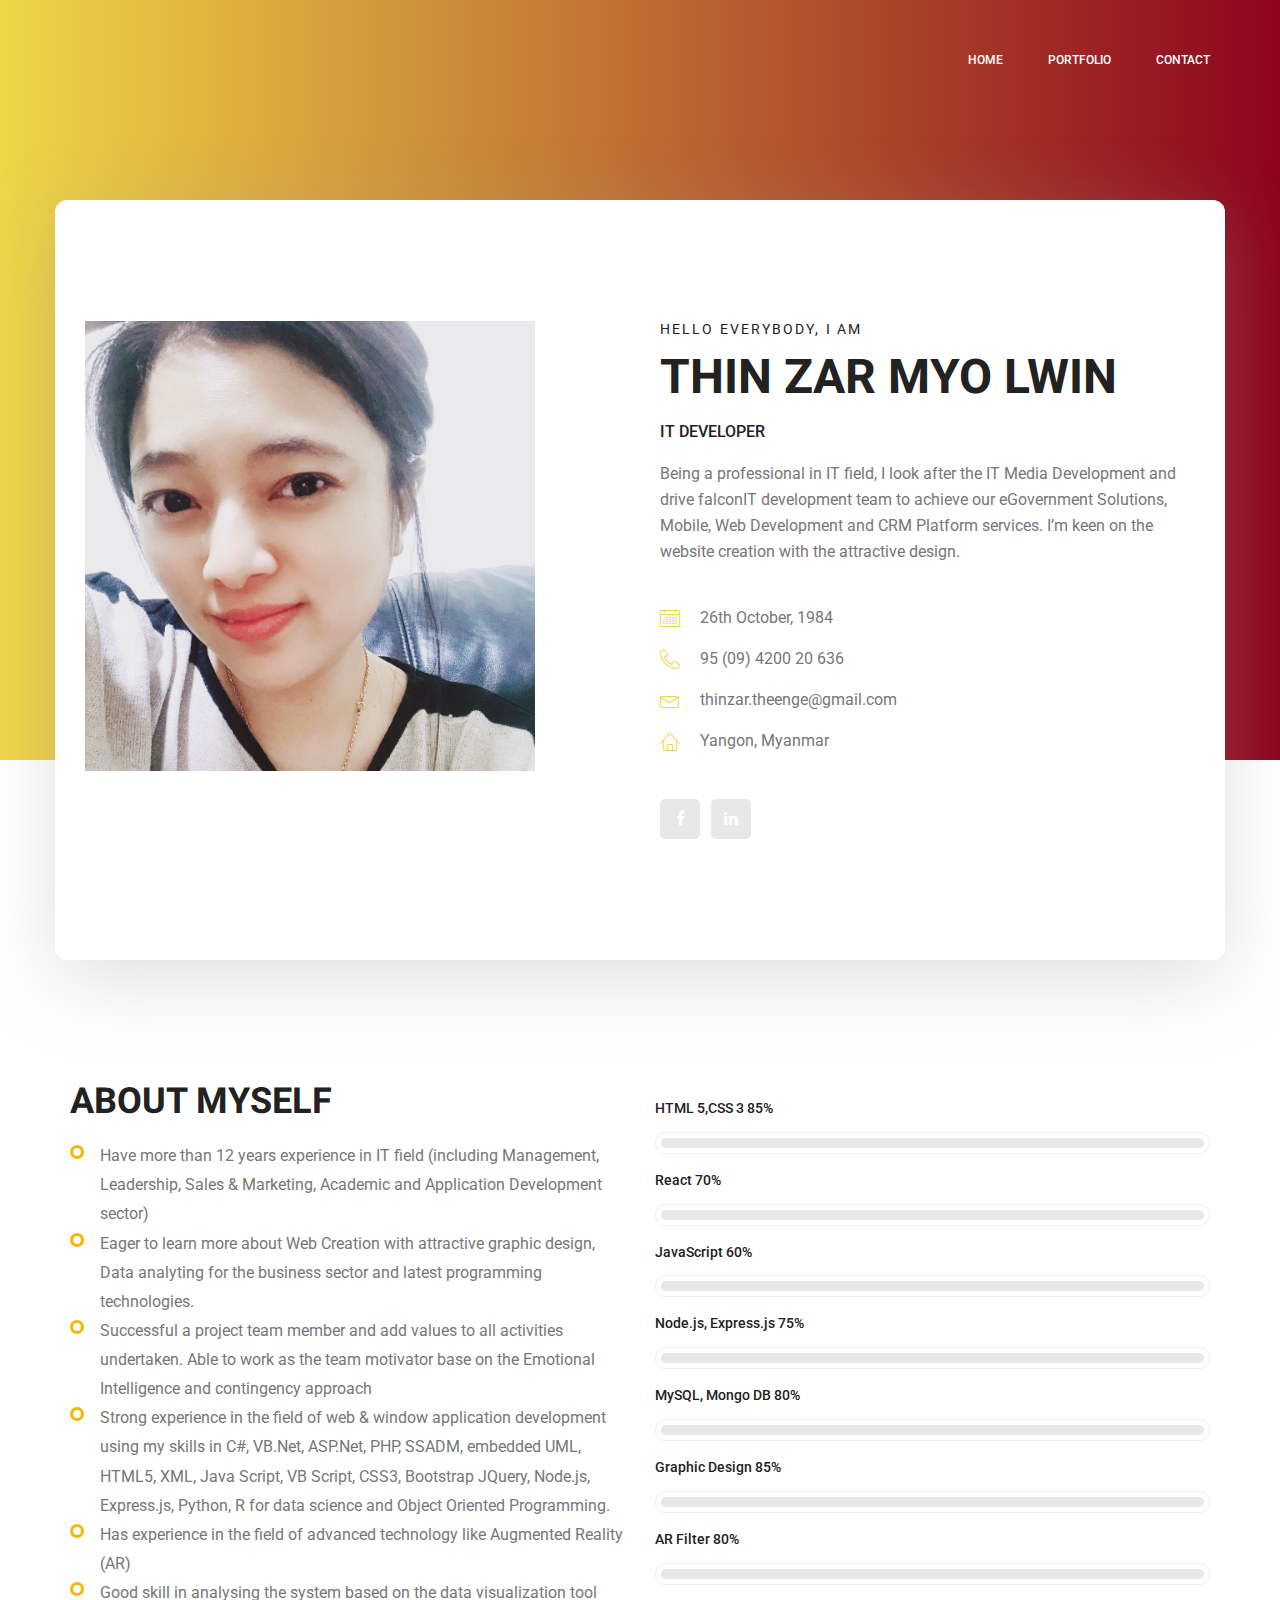
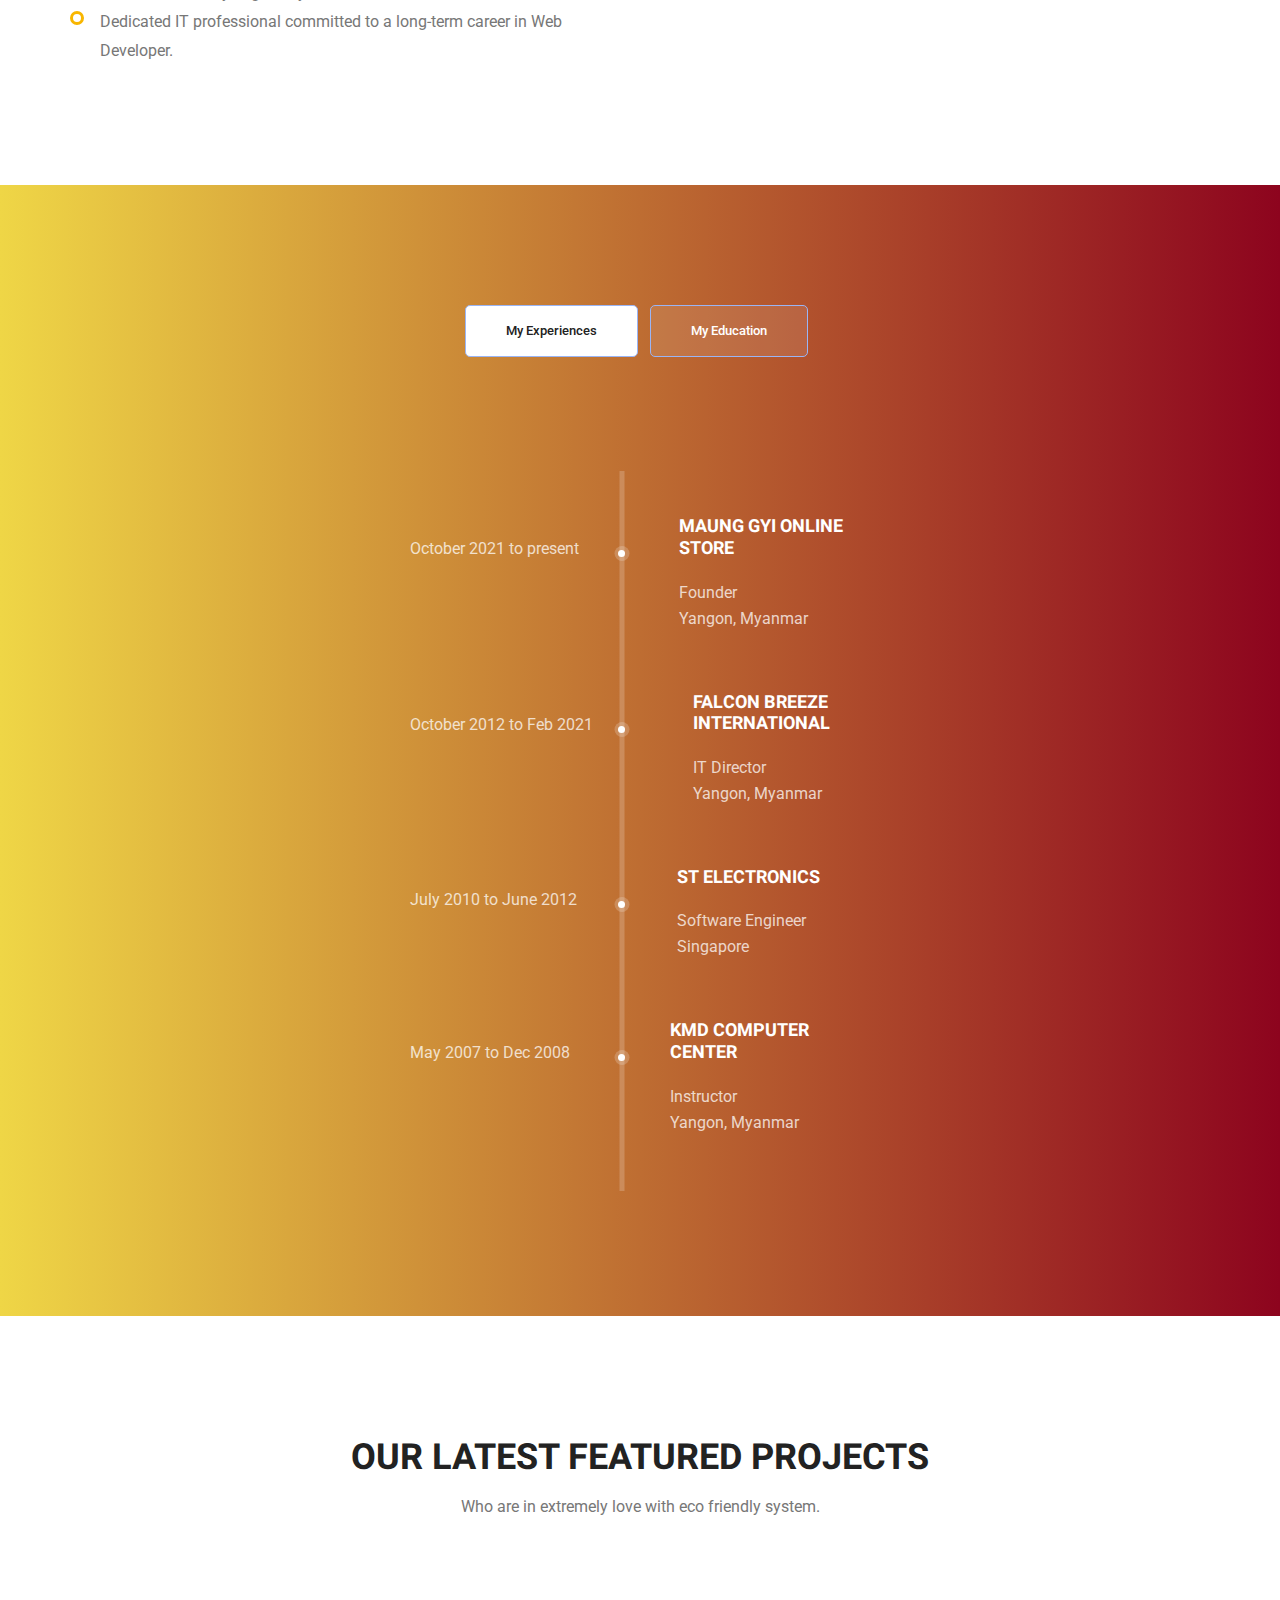
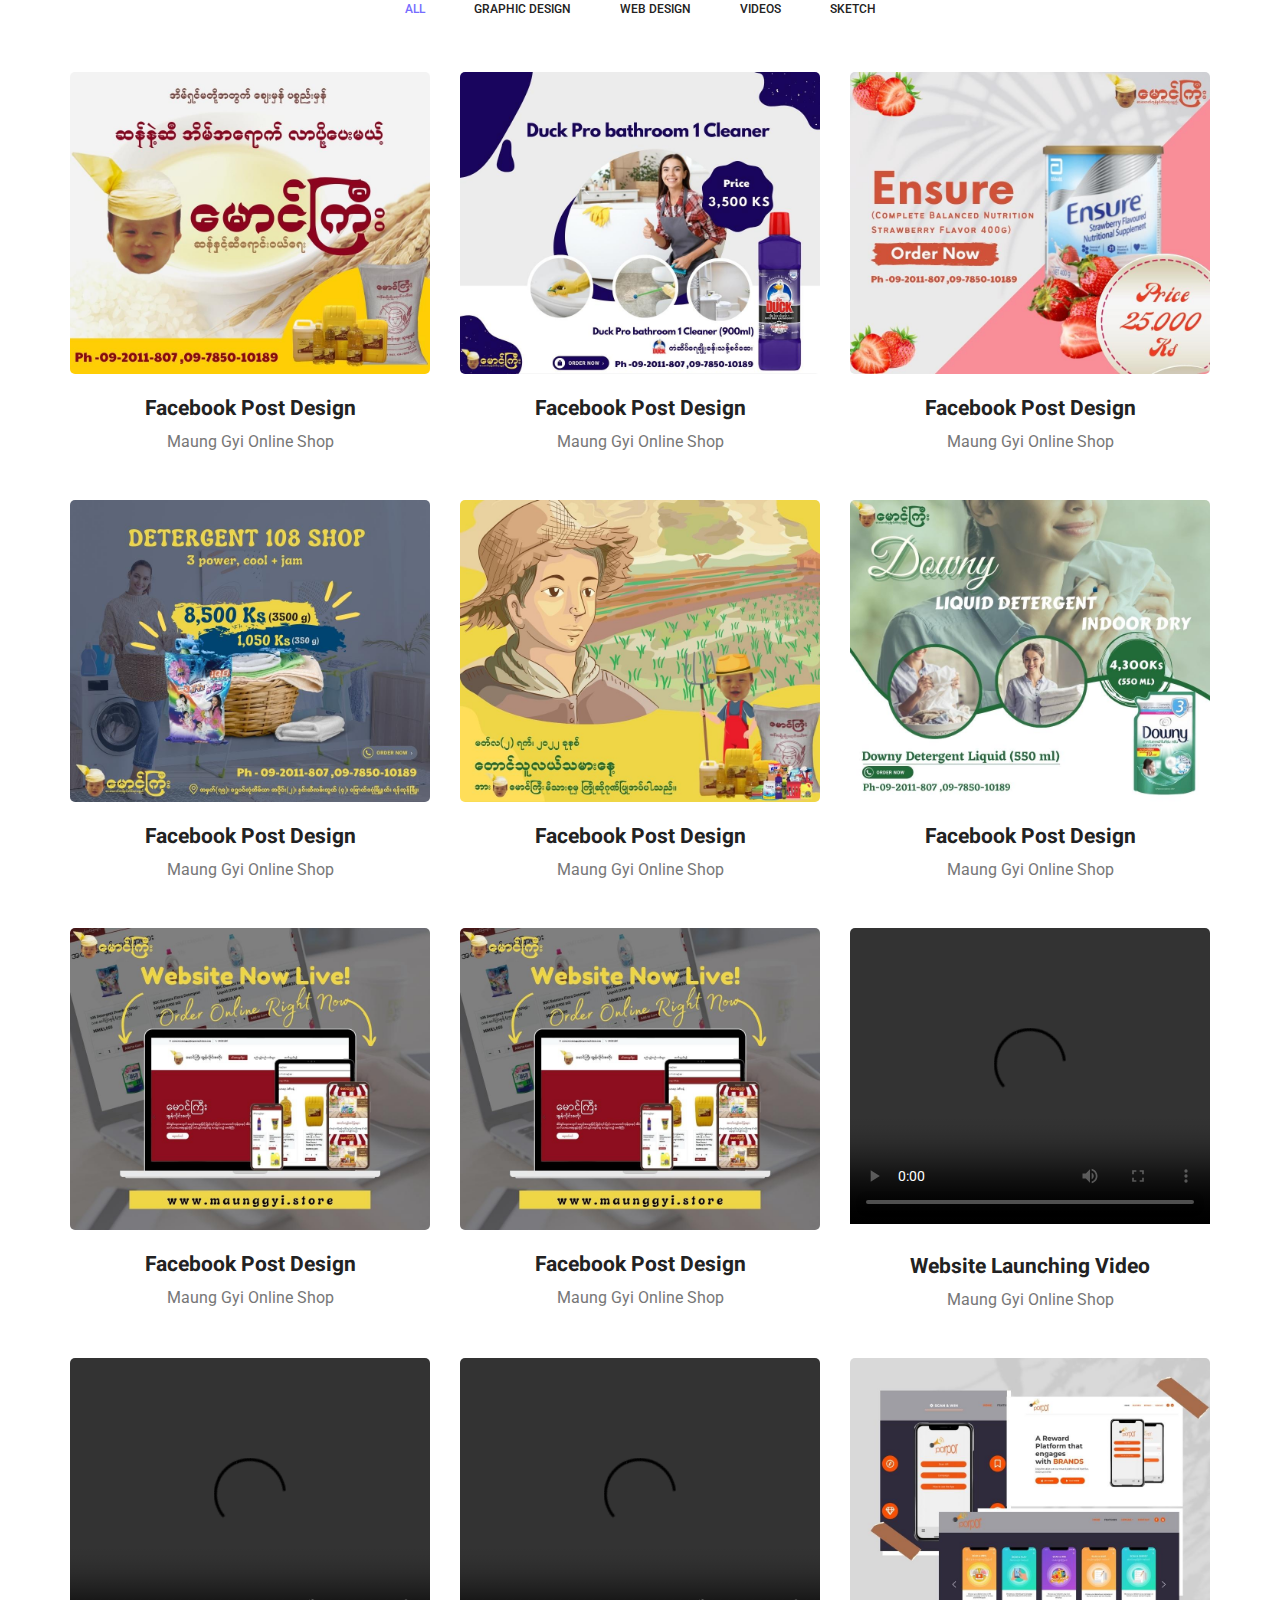
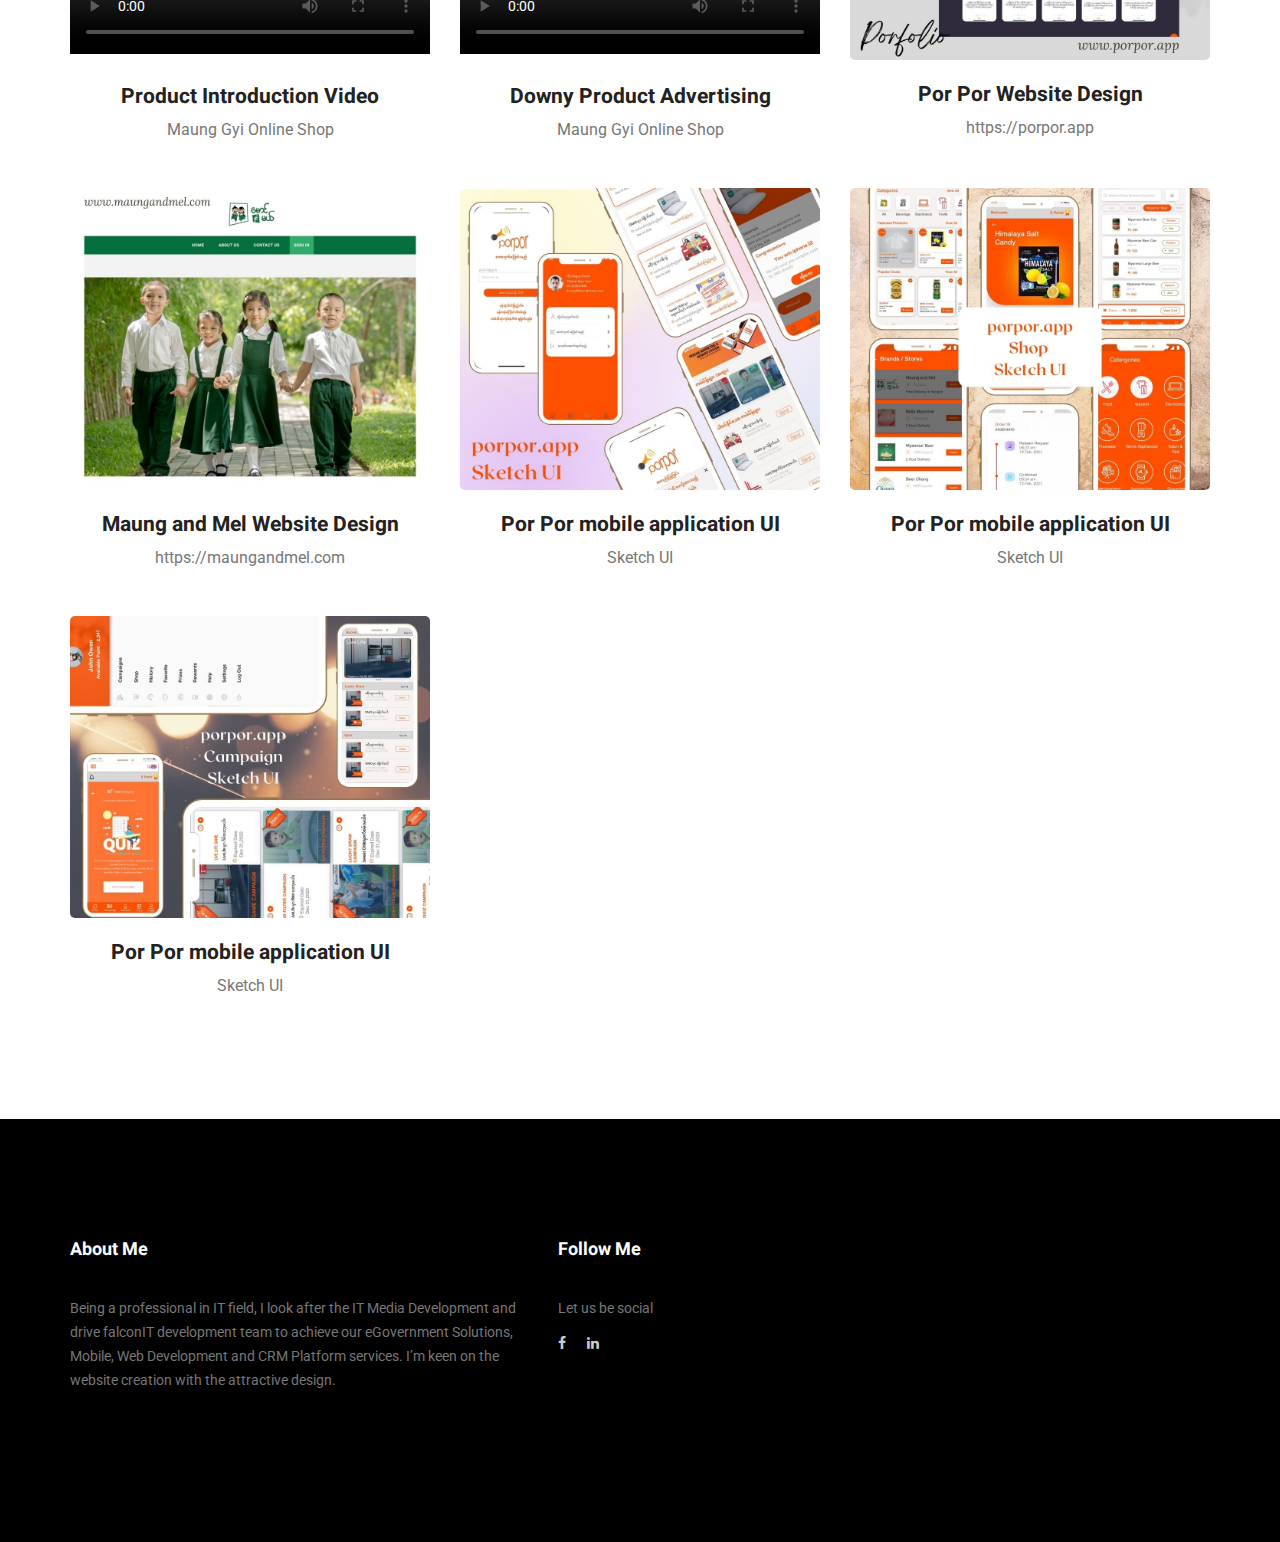
==== commit 0ded77da: "update the index and portfolio" ====
--- a/index.html
+++ b/index.html
@@ -356,8 +356,9 @@
 						<li class="active" data-filter="*"><a href="#">All</a></li>
 						<li data-filter=".brand"><a href="#">Graphic Design</a></li>
 						<li data-filter=".web"><a href="#">Web Design</a></li>
-						<li data-filter=".creative"><a href="#">AF Filter</a></li>
+						<!-- <li data-filter=".creative"><a href="#">AF Filter</a></li> -->
 						<li data-filter=".videos"><a href="#">Videos</a></li>
+						<li data-filter=".sketch"><a href="#">Sketch</a></li>
 				
 					</ul>
         		</div>
@@ -460,7 +461,7 @@
         					</div>
         				</div>
         			</div>
-        			
+					
 					<div class="col-lg-4 col-md-4 col-sm-6 videos">
         				<div class="h_gallery_item">
         					<div class="g_img_item">
@@ -504,6 +505,68 @@
         					<div class="g_item_text">
         						<h4>Downy Product Advertising</h4>
         						<p>Maung Gyi Online Shop</p>
+        					</div>
+        				</div>
+        			</div>
+
+					<div class="col-lg-4 col-md-4 col-sm-6 web">
+        				<div class="h_gallery_item">
+        					<div class="g_img_item">
+        						<img class="img-fluid" src="img/gallery/Webdesign/porpor.jpg" alt="">
+        						<a class="light" href="img/gallery/Webdesign/porpor.jpg"><img src="img/gallery/icon.png" alt=""></a>
+        					</div>
+        					<div class="g_item_text">
+								<h4>Por Por Website Design</h4>
+        						<p>https://porpor.app</p>
+        					</div>
+        				</div>
+        			</div>
+					<div class="col-lg-4 col-md-4 col-sm-6 web">
+        				<div class="h_gallery_item">
+        					<div class="g_img_item">
+        						<img class="img-fluid" src="img/gallery/Webdesign/maungandmel.jpg" alt="">
+        						<a class="light" href="img/gallery/Webdesign/maungandmel.jpg"><img src="img/gallery/icon.png" alt=""></a>
+        					</div>
+        					<div class="g_item_text">
+								<h4>Maung and Mel Website Design</h4>
+        						<p>https://maungandmel.com</p>
+        					</div>
+        				</div>
+        			</div>
+
+					<div class="col-lg-4 col-md-4 col-sm-6 sketch">
+        				<div class="h_gallery_item">
+        					<div class="g_img_item">
+        						<img class="img-fluid" src="img/gallery/Sketch/3.jpg" alt="">
+        						<a class="light" href="img/gallery/Sketch/3.jpg"><img src="img/gallery/icon.png" alt=""></a>
+        					</div>
+        					<div class="g_item_text">
+								<h4>Por Por mobile application UI</h4>
+        						<p>Sketch UI</p>
+        					</div>
+        				</div>
+        			</div>
+					<div class="col-lg-4 col-md-4 col-sm-6 sketch">
+        				<div class="h_gallery_item">
+        					<div class="g_img_item">
+        						<img class="img-fluid" src="img/gallery/Sketch/4.jpg" alt="">
+        						<a class="light" href="img/gallery/Sketch/4.jpg"><img src="img/gallery/icon.png" alt=""></a>
+        					</div>
+        					<div class="g_item_text">
+								<h4>Por Por mobile application UI</h4>
+        						<p>Sketch UI</p>
+        					</div>
+        				</div>
+        			</div>
+					<div class="col-lg-4 col-md-4 col-sm-6 sketch">
+        				<div class="h_gallery_item">
+        					<div class="g_img_item">
+        						<img class="img-fluid" src="img/gallery/Sketch/5.jpg" alt="">
+        						<a class="light" href="img/gallery/Sketch/5.jpg"><img src="img/gallery/icon.png" alt=""></a>
+        					</div>
+        					<div class="g_item_text">
+								<h4>Por Por mobile application UI</h4>
+        						<p>Sketch UI</p>
         					</div>
         				</div>
         			</div>
